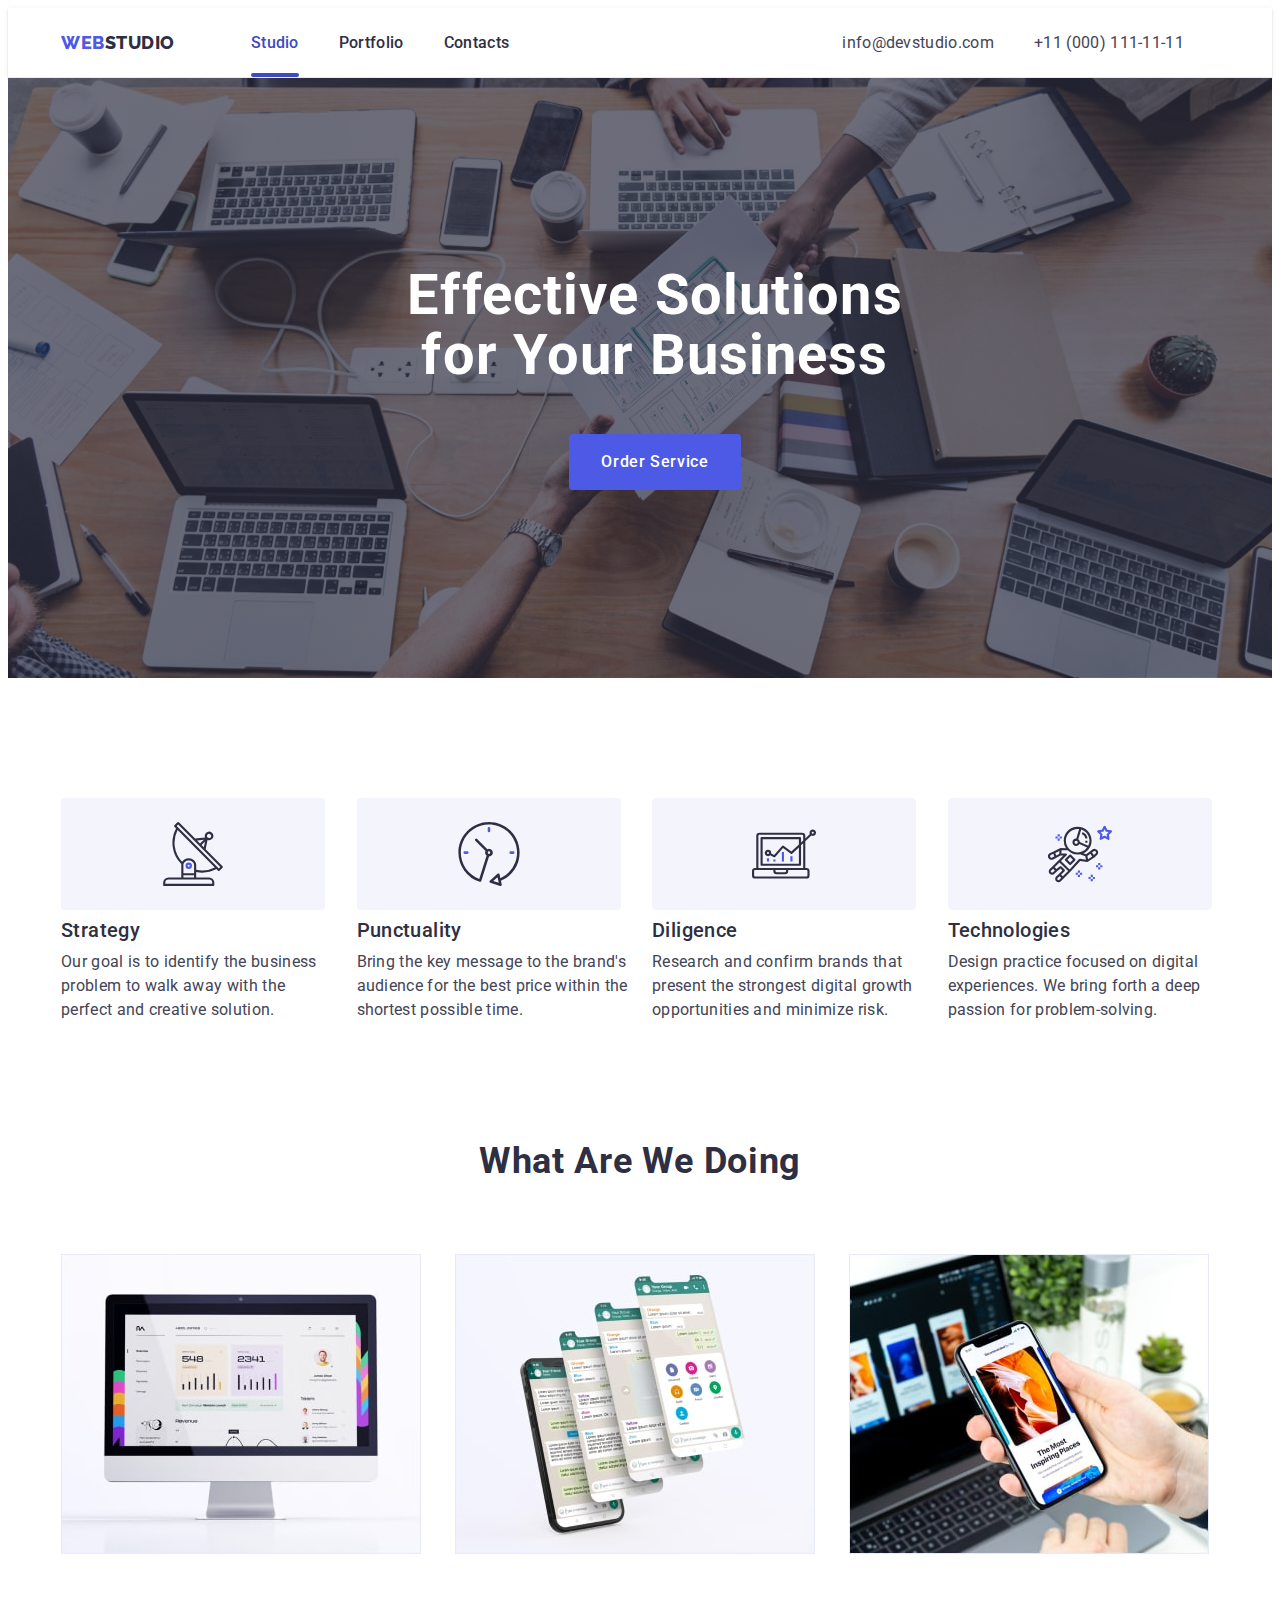
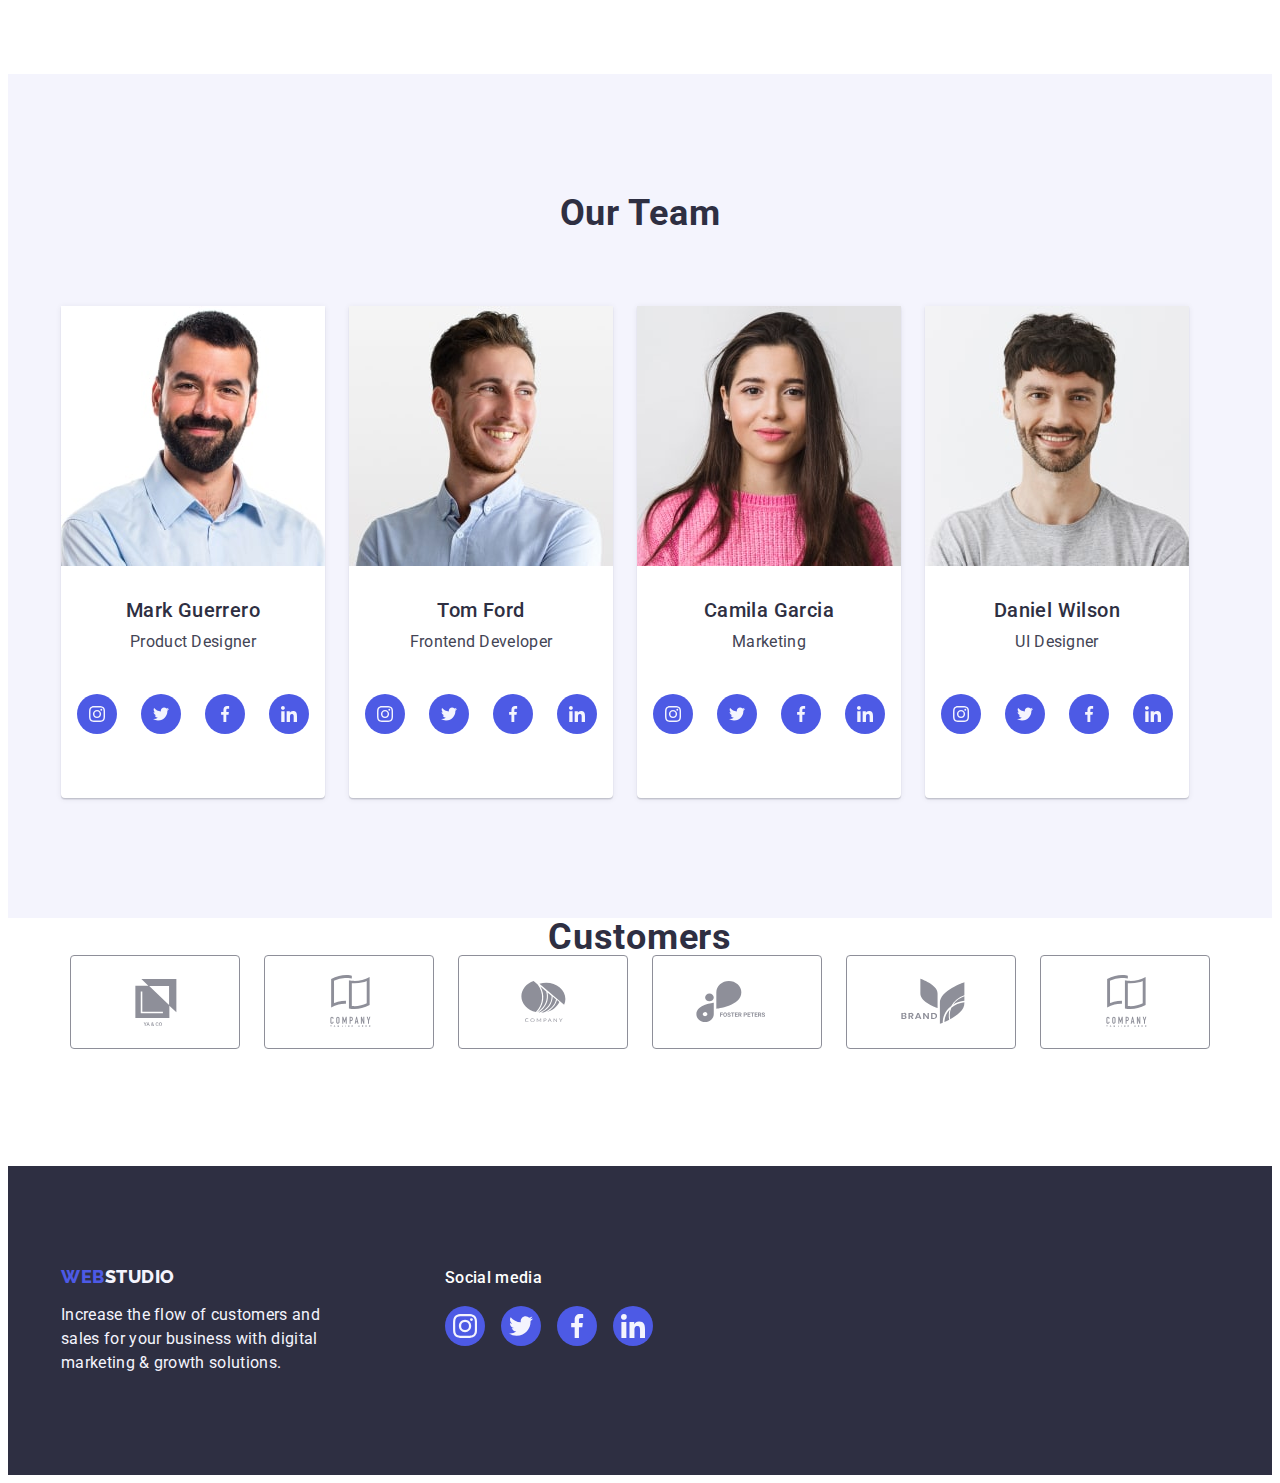
==== index.html @ ead67ea9 "correct s1/p1" ====
<!DOCTYPE html>
<html lang="en">
  <head>
    <meta charset="UTF-8" />
    <meta name="viewport" content="width=device-width, initial-scale=1.0" />
    <title>Web Studio</title>
    <link rel="preconnect" href="https://fonts.googleapis.com" />
    <link rel="preconnect" href="https://fonts.gstatic.com" crossorigin />
    <link
      href="https://fonts.googleapis.com/css2?family=Raleway:wght@800&family=Roboto:wght@400;500;700;900&display=swap"
      rel="stylesheet"
    />
    <link
      rel="stylesheet"
      href="https://cdnjs.cloudflare.com/ajax/libs/modern-normalize/2.0.0/modern-normalize.min.css"
      integrity="sha512-4xo8blKMVCiXpTaLzQSLSw3KFOVPWhm/TRtuPVc4WG6kUgjH6J03IBuG7JZPkcWMxJ5huwaBpOpnwYElP/m6wg=="
      crossorigin="anonymous"
      referrerpolicy="no-referrer"
    />
    <link rel="stylesheet" href="./css/styles.css" />
  </head>
  <body>
    <header class="header">
      <div class="container container-header">
        <nav class="header-navigation">
          <a href="./index.html" class="header-logo link"
            >Web<span class="header-logo-accent link">Studio</span>
          </a>
          <ul class="header-menu list">
            <li class="header-list-item">
              <a class="header-list-link link current" href="./index.html">
                Studio</a
              >
            </li>
            <li class="header-list-item">
              <a class="header-list-link link" href="./portfolio.html">
                Portfolio</a
              >
            </li>
            <li class="header-list-item">
              <a class="header-list-link link" href=""> Contacts</a>
            </li>
          </ul>
        </nav>
        <address class="header-address">
          <ul class="header-address-list list">
            <li>
              <a
                class="heade-address-item link"
                href="mailto:info@devstudio.com"
              >
                info@devstudio.com</a
              >
            </li>
            <li>
              <a class="heade-address-item link" href="tel:+110001111111">
                +11 (000) 111-11-11</a
              >
            </li>
          </ul>
        </address>
      </div>
    </header>
    <main>
      <section class="effect-back">
        <div class="effect-container">
          <h1 class="effect-headline">Effective Solutions for Your Business</h1>
          <button class="effect-btn" type="button" data-modal-open>
            Order Service
          </button>
        </div>
      </section>
      <section class="main-head">
        <div class="container main-container">
          <h2 class="main-headline visually-hidden">Main principles</h2>
          <ul class="main-list list">
            <li class="main-list-li">
              <div class="main-block">
                <svg class="main-icon" width="64" height="64">
                  <use href="./images/icons.svg#icon-antenna-1"></use>
                </svg>
              </div>
              <h3 class="main-list-item">Strategy</h3>
              <p class="main-list-dscr">
                Our goal is to identify the business problem to walk away with
                the perfect and creative solution.
              </p>
            </li>
            <li class="main-list-li">
              <div class="main-block">
                <svg class="main-icon" width="64" height="64">
                  <use href="./images/icons.svg#icon-clock-1"></use>
                </svg>
              </div>
              <h3 class="main-list-item">Punctuality</h3>
              <p class="main-list-dscr">
                Bring the key message to the brand's audience for the best price
                within the shortest possible time.
              </p>
            </li>
            <li class="main-list-li">
              <div class="main-block">
                <svg class="main-icon" width="64" height="64">
                  <use href="./images/icons.svg#icon-diagram-1"></use>
                </svg>
              </div>
              <h3 class="main-list-item">Diligence</h3>
              <p class="main-list-dscr">
                Research and confirm brands that present the strongest digital
                growth opportunities and minimize risk.
              </p>
            </li>
            <li class="main-list-li">
              <div class="main-block">
                <svg class="main-icon" width="64" height="64">
                  <use href="./images/icons.svg#icon-astronaut-1"></use>
                </svg>
              </div>
              <h3 class="main-list-item">Technologies</h3>
              <p class="main-list-dscr">
                Design practice focused on digital experiences. We bring forth a
                deep passion for problem-solving.
              </p>
            </li>
          </ul>
        </div>
      </section>
      <section class="what-main">
        <div class="container">
          <h2 class="what-headline">What are we doing</h2>
          <ul class="what-list list">
            <li class="what-list-item">
              <img
                src="./images/computer.jpg"
                alt="computer"
                width="360"
                height="300"
              />
            </li>
            <li class="what-list-item">
              <img
                src="./images/telephones.jpg"
                alt="telephones"
                width="360"
                height="300"
              />
            </li>
            <li class="what-list-item">
              <img
                src="./images/comp-tel.jpg"
                alt="computer and telephone"
                width="360"
                height="300"
              />
            </li>
          </ul>
        </div>
      </section>
      <section class="team">
        <div class="container">
          <h2 class="team-headline">Our Team</h2>
          <ul class="team-list list">
            <li class="team-list-color">
              <img
                src="./images/Mark.jpg"
                alt="Mark Guerrero"
                width="264"
                height="260"
              />
              <div class="team-dscr">
                <h3 class="team-names">Mark Guerrero</h3>
                <p class="team-item">Product Designer</p>
                <div class="team-block">
                  <ul class="team-block-list list">
                    <li class="team-block-li">
                      <svg class="team-block-svg" width="16px" height="16px">
                        <use href="./images/icons.svg#icon-instagram-2"></use>
                      </svg>
                    </li>
                    <li class="team-block-li">
                      <svg class="team-block-svg" width="16px" height="16px">
                        <use href="./images/icons.svg#icon-twitter-1"></use>
                      </svg>
                    </li>
                    <li class="team-block-li">
                      <svg class="team-block-svg" width="16px" height="16px">
                        <use href="./images/icons.svg#icon-facebook-1"></use>
                      </svg>
                    </li>
                    <li class="team-block-li">
                      <svg class="team-block-svg" width="16px" height="16px">
                        <use href="./images/icons.svg#icon-linkedin-1"></use>
                      </svg>
                    </li>
                  </ul>
                </div>
              </div>
            </li>
            <li class="team-list-color">
              <img
                src="./images/Tom.jpg"
                alt="Tom Ford"
                width="264"
                height="260"
              />
              <div class="team-dscr">
                <h3 class="team-names">Tom Ford</h3>
                <p class="team-item">Frontend Developer</p>
                <div class="team-block">
                  <ul class="team-block-list list">
                    <li class="team-block-li">
                      <svg class="team-block-svg" width="16px" height="16px">
                        <use href="./images/icons.svg#icon-instagram-2"></use>
                      </svg>
                    </li>
                    <li class="team-block-li">
                      <svg class="team-block-svg" width="16px" height="16px">
                        <use href="./images/icons.svg#icon-twitter-1"></use>
                      </svg>
                    </li>
                    <li class="team-block-li">
                      <svg class="team-block-svg" width="16px" height="16px">
                        <use href="./images/icons.svg#icon-facebook-1"></use>
                      </svg>
                    </li>
                    <li class="team-block-li">
                      <svg class="team-block-svg" width="16px" height="16px">
                        <use href="./images/icons.svg#icon-linkedin-1"></use>
                      </svg>
                    </li>
                  </ul>
                </div>
              </div>
            </li>
            <li class="team-list-color">
              <img
                src="./images/Camila.jpg"
                alt="Camila Garcia"
                width="264"
                height="260"
              />
              <div class="team-dscr">
                <h3 class="team-names">Camila Garcia</h3>
                <p class="team-item">Marketing</p>
                <div class="team-block">
                  <ul class="team-block-list list">
                    <li class="team-block-li">
                      <svg class="team-block-svg" width="16px" height="16px">
                        <use href="./images/icons.svg#icon-instagram-2"></use>
                      </svg>
                    </li>
                    <li class="team-block-li">
                      <svg class="team-block-svg" width="16px" height="16px">
                        <use href="./images/icons.svg#icon-twitter-1"></use>
                      </svg>
                    </li>
                    <li class="team-block-li">
                      <svg class="team-block-svg" width="16px" height="16px">
                        <use href="./images/icons.svg#icon-facebook-1"></use>
                      </svg>
                    </li>
                    <li class="team-block-li">
                      <svg class="team-block-svg" width="16px" height="16px">
                        <use href="./images/icons.svg#icon-linkedin-1"></use>
                      </svg>
                    </li>
                  </ul>
                </div>
              </div>
            </li>
            <li class="team-list-color">
              <img
                src="./images/Daniel.jpg"
                alt="Daniel Wilson"
                width="264"
                height="260"
              />
              <div class="team-dscr">
                <h3 class="team-names">Daniel Wilson</h3>
                <p class="team-item">UI Designer</p>
                <div class="team-block">
                  <ul class="team-block-list list">
                    <li class="team-block-li">
                      <svg class="team-block-svg" width="16px" height="16px">
                        <use href="./images/icons.svg#icon-instagram-2"></use>
                      </svg>
                    </li>
                    <li class="team-block-li">
                      <svg class="team-block-svg" width="16px" height="16px">
                        <use href="./images/icons.svg#icon-twitter-1"></use>
                      </svg>
                    </li>
                    <li class="team-block-li">
                      <svg class="team-block-svg" width="16px" height="16px">
                        <use href="./images/icons.svg#icon-facebook-1"></use>
                      </svg>
                    </li>
                    <li class="team-block-li">
                      <svg class="team-block-svg" width="16px" height="16px">
                        <use href="./images/icons.svg#icon-linkedin-1"></use>
                      </svg>
                    </li>
                  </ul>
                </div>
              </div>
            </li>
          </ul>
        </div>
      </section>
      <section>
        <div class="container">
          <h2 class="cust-headline">Customers</h2>
          <ul class="cust-list">
            <li class="cust-list-item list">
              <a href="./index.html" class="cust-list-item-accent">
                <svg class="cust-list-svg" width="104" height="56">
                  <use href="./images/icons.svg#icon-logo-yaco"></use>
                </svg>
              </a>
            </li>
            <li class="cust-list-item list">
              <a href="./index.html" class="cust-list-item-accent">
                <svg class="cust-list-svg" width="104" height="56">
                  <use href="./images/icons.svg#icon-logo-tagline"></use>
                </svg>
              </a>
            </li>
            <li class="cust-list-item list">
              <a href="./index.html" class="cust-list-item-accent">
                <svg class="cust-list-svg" width="104" height="56">
                  <use href="./images/icons.svg#icon-logo-company"></use>
                </svg>
              </a>
            </li>
            <li class="cust-list-item list">
              <a href="./index.html" class="cust-list-item-accent">
                <svg class="cust-list-svg" width="104" height="56">
                  <use href="./images/icons.svg#icon-logo-foster"></use>
                </svg>
              </a>
            </li>
            <li class="cust-list-item list">
              <a href="./index.html" class="cust-list-item-accent">
                <svg class="cust-list-svg" width="104" height="56">
                  <use href="./images/icons.svg#icon-logo-brand"></use>
                </svg>
              </a>
            </li>
            <li class="cust-list-item list">
              <a href="./index.html" class="cust-list-item-accent">
                <svg class="cust-list-svg" width="104" height="56">
                  <use href="./images/icons.svg#icon-logo-tagline"></use>
                </svg>
              </a>
            </li>
          </ul>
        </div>
      </section>
    </main>
    <footer class="footer-back">
      <div class="container footer-flex">
        <div>
          <a class="footer link" href="./index.html"
            >WEB<span class="footer-logo-studio">Studio</span>
          </a>
          <p class="footer-text">
            Increase the flow of customers and sales for your business with
            digital marketing & growth solutions.
          </p>
        </div>
        <div class="footer-container">
          <p class="footer-social">Social media</p>
          <ul class="footer-list">
            <li class="footer-item list">
              <svg class="footer-item-svg" width="24" height="24">
                <use href="./images/icons.svg#icon-instagram-2"></use>
              </svg>
            </li>
            <li class="footer-item list">
              <svg class="footer-item-svg" width="24" height="24">
                <use href="./images/icons.svg#icon-twitter-1"></use>
              </svg>
            </li>
            <li class="footer-item list">
              <svg class="footer-item-svg" width="24" height="24">
                <use href="./images/icons.svg#icon-facebook-1"></use>
              </svg>
            </li>
            <li class="footer-item list">
              <svg class="footer-item-svg" width="24" height="24">
                <use href="./images/icons.svg#icon-linkedin-1"></use>
              </svg>
            </li>
          </ul>
        </div>
      </div>
    </footer>
    <div class="backdrop is-hidden" data-modal>
      <div class="modal">
        <button type="button" class="modal-button" data-modal-close>
          <svg class="modal-svg" width="8px" height="8px">
            <use href="./images/icons.svg#icon-close-black"></use>
          </svg>
        </button>
      </div>
    </div>
    <script src="./js/modal.js"></script>
  </body>
</html>
---- css/styles.css ----
body{
    font-family: "Roboto", sans-serif;
    color: #434455;
    background-color: #FFFFFF;
}

.container{
    width: 100%;
    max-width: 1158px;
    padding: 0 15px;
    margin: 0 auto;
}

:root {
    --main-color: #434455;
    --main-background-color: #FFFFFF;
}
p, h1, h2, h3, h4, h5, h6 {
    margin-top: 0;
    margin-bottom: 0;
}

ul {
    margin-top: 0;
        margin-bottom: 0;
        padding-left: 0;
}

img {
    display: block;
}

.link {
    text-decoration: none;
}

.list {
    list-style: none;
}

.visually-hidden {
    position: absolute;
    width: 1px;
    height: 1px;
    margin: -1px;
    border: 0;
    padding: 0;

    white-space: nowrap;
    clip-path: inset(100%);
    clip: rect(0 0 0 0);
    overflow: hidden;
}

/**----HEADER----**/

.header {
    border-bottom: 1px solid #e7e9fc;
box-shadow: 0px 2px 1px rgba(46, 47, 66, 0.08), 
0px 1px 1px rgba(46, 47, 66, 0.16), 0px 1px 6px rgba(46, 47, 66, 0.08);
}

.container-header {
 display: flex;
 align-items: center;
}

.header-navigation{
display: flex;
align-items: center;
}

.header-menu {
    display: flex;
    align-items: center;
    gap: 40px;
}

.header-list-link {
    color: #2E2F42;
        font-size: 16px;
        font-family: Roboto;
        font-weight: 500;
        line-height: 1.5;
        letter-spacing: 0.02em;
        padding: 24px 0 24px;
            transition: color 250ms cubic-bezier(0.4, 0, 0.2, 1);
}

.header-list-item{
    color: #404bbf;
}

.current {
    position: relative;
    color: #404bbf;
}

.current::after {
content: '';
position: absolute;
bottom: -1px;
left: 0;
width: 100%;
height: 4px;
border-radius: 2px;
background-color: #404BBF;
}

.header-list-link:hover,
.header-list-link:focus {
color: #404bbf;
}

.header-address {
    font-style: normal;
    display: flex;
    align-items: center;
    margin-left: 333px;
}

.header-address-list {
    display: flex;
    gap: 40px;
}

.heade-address-item:hover,
.heade-address-item:focus {
    color: #404bbf;
    color: #404bbf;
}

.heade-address-item {
    color: #434455;
        font-size: 16px;
        font-family: Roboto;
        line-height: 1.5;
        letter-spacing: 0.02em;
        padding: 24px 0;
        transition: color 250ms cubic-bezier(0.4, 0, 0.2, 1);
}

.heade-address-item:hover,
.heade-address-item:focus {
    color: #404bbf;
}

.header-logo {
color: #4D5AE5;
    font-size: 18px;
    font-family: "Raleway", sans-serif;
    font-weight: 800;
    line-height: 1.17;
    letter-spacing: 0.03em;
    text-transform: uppercase;
        padding: 24px 0 24px;
        margin-right: 76px;
}

.header-logo-accent {
color: var(--navyblue, #2E2F42);
    font-size: 18px;
    font-family: Raleway;
    font-weight: 800;
    line-height: 1.17;
    letter-spacing: 0.03em;
    text-transform: uppercase;
}
/**----EFFECTIVE----**/

.effect-container {
    width: 100%;
        max-width: 1158px;
        padding: 0 15px;
        margin: 0 auto;
        max-width: 1440px;
}

.effect-back {
    background: #2E2F42;
    background-image: linear-gradient(rgba(46, 47, 66, 0.70),rgba(46, 47, 66, 0.70)), url(../images/people-office.jpg);
        background-size: cover;
        background-repeat: no-repeat;
        background-position: center;
    padding: 188px 0 188px;  
}

.effect-headline {
    color: var(--white, #FFF);
        text-align: center;
        font-size: 56px;
        font-weight: 700;
        line-height: 1.07;
        letter-spacing: 0.02em;
        max-width: 496px;
        display: block;
        margin: 0 auto;
        padding-bottom: 48px;
}


.effect-btn {
    color: var(--white, #FFF);
        font-size: 16px;
        font-family: "Roboto",sans-serif;
        font-weight: 500;
        line-height: 1.50;
        letter-spacing: 0.04em;
        background: var(--iris, #4D5AE5);
        cursor: pointer;
        border-radius: 4px;
    padding: 16px 32px 16px 32px;
    align-items: center;
    min-width: 169px;
    height: 56px;
    border: none; 
    display: block;
    margin: 0 auto;
    transition: background-color 250ms cubic-bezier(0.4, 0, 0.2, 1);
        }

.effect-btn:hover,
.effect-btn:focus {
    background-color: #404BBF;
}

/**---MAIN---**/

.main-headline {
}

.main-head {
padding: 120px 0;
}

.main-container {
}

.main-list {
    display: flex;
    gap: 24px;
}

.main-list-li {
    width: calc((100% - 72px) / 4);
}

.main-block {
    width: 264px;
height: 112px;
border-radius: 4px;
    background:#F4F4FD;
    margin-bottom: 8px;
    display: flex;
    align-items: center;
    justify-content: center;
}

.main-icon {
}

.main-list-item {
    color: var(--navyblue, #2E2F42);
        font-size: 20px;
        font-weight: 500;
        line-height: 1.2;
        letter-spacing: 0.02em;
        margin-bottom: 8px;
}

.main-list-dscr {
    color: var(--slate, #434455);
        font-size: 16px;
        font-family: Roboto;
        line-height: 1.5;
        letter-spacing: 0.02em;
}

/**---WHAT---**/

.what-main {
    padding-bottom: 120px;
}

.what-list-item {
    width: calc((100% - 48px) / 3);
}


.what-headline {
    color: var(--navyblue, #2E2F42);
        text-align: center;
        font-size: 36px;
        font-family: Roboto;
        font-weight: 700;
        line-height: 1.11;
        letter-spacing: 0.02em;
        text-transform: capitalize;
        margin-bottom: 72px;
}

.what-list{
    display: flex;
    gap: 24px;
}

/**---Team---**/

.team {
    background-color: #F4F4FD;
    padding: 120px 0;
}

.team-headline {
    color: var(--navyblue, #2E2F42);
        text-align: center;
        font-size: 36px;
        font-family: Roboto;
        font-weight: 700;
        line-height: 1.11;
        letter-spacing: 0.02em;
        text-transform: capitalize;
        margin-bottom: 72px;
}

.team-list {
    background-color: #FFFFFF;
    display: flex;
    gap: 24px;
    background-color: #F4F4FD;
}

.team-dscr {
    padding: 32px 16px;
}

.team-list-color {
    width: width: calc((100% - 72px) / 4);
    background-color: #FFFFFF;   
            border-radius: 0px 0px 4px 4px;
            background: var(--white, #FFF);
            box-shadow: 0px 2px 1px 0px rgba(46, 47, 66, 0.08), 0px 1px 1px 0px rgba(46, 47, 66, 0.16), 0px 1px 6px 0px rgba(46, 47, 66, 0.08);
}

.team-names {
    color: var(--navyblue, #2E2F42);
        text-align: center;
        font-size: 20px;
        font-family: Roboto;
        font-weight: 500;
        line-height: 1.2;
        letter-spacing: 0.02em;
        margin-bottom: 8px;
}

.team-item {
    color: var(--slate, #434455);
        text-align: center;
        font-size: 16px;
        font-family: Roboto;
        line-height: 1.5;
        letter-spacing: 0.02em;
        text-align: center;
}

/**---Team ICONS---**/

.team-block {
  width: 232px;
  height: 40px;  
  margin-top: 8px;
margin-bottom: 32px
display: flex;
    align-items: center;
    justify-content: center;
    padding: 32px 0;
}

.team-block-list {
display: flex;
    gap: 24px;
}

.team-block-li {
    width: calc((100% - 72px) / 4);
    border-radius: 40px;
    background-color: #4D5AE5;
    padding: 12px;
}

.team-block-svg {
    fill: #F4F4FD;
    display: flex;
    align-items: center;
        justify-content: center;
}

/**----------------Customers-----------**/


.cust-headline {
    color:#2E2F42;
        text-align: center;
        font-family: Roboto;
        font-size: 36px;
        font-style: normal;
        font-weight: 700;
        line-height: 1.11;
        letter-spacing: 0.02em;
        text-transform: capitalize;
        margin-bottom: 72px
        padding-top: 120px;
}

.cust-list {
    display: flex;
    align-items: center;
    justify-content: center;
    gap: 24px;
    height: 88px;
    padding-bottom: 120px;
}

.cust-list-item {
    width: calc((100%-120px) / 6);
    border-radius: 4px;
    border: 1px solid#8E8F99;
    padding: 16px 32px;
    transition: border-color 250ms cubic-bezier(0.4, 0, 0.2, 1),
        color 250ms cubic-bezier(0.4, 0, 0.2, 1);
}

.cust-list-item:hover,
.cust-list-item:focus {
color: #404bbf;
border-color: #404bbf;
}

.cust-list-svg {
    fill: #8E8F99;
}

/**---Footer---**/

.footer-back {
    background: var(--navyblue, #2E2F42);
    padding: 100px 0;
}

.footer {
    font-family: "Raleway", sans-serif;
    color: #4d5ae5;
    font-size: 18px;
        font-weight: 800;
        line-height: 1.17;
        letter-spacing: 0.03em;
        text-transform: uppercase;
    display: inline-block;
    margin-bottom: 16px;
}


.footer-logo-studio {
    color: #f4f4fd;
        font-size: 18px;
        font-family: Raleway;
        font-weight: 800;
        line-height: 1.17;
        letter-spacing: 0.03em;
        text-transform: uppercase;
}

.footer-text{
color:#F4F4FD;
font-size: 16px;
font-family: Roboto;
line-height: 1.5;
letter-spacing: 0.02em;
max-width: 264px;
margin-right: 120px;
}

.footer-flex {
    display: flex;
}

.footer-container {
    align-items: baseline;
    margin-right: 120px
}

.footer-social {
    color: #FFFFFF;
        font-family: Roboto;
        font-size: 16px;
        font-style: normal;
        font-weight: 500;
        line-height: 1.5;
        letter-spacing: 0.02em;
        padding-bottom: 16px;
}

.footer-list {
    display:flex;
    align-items: center;
        justify-content: center;
    gap: 16px;
}

.footer-item {
    width: calc((100%-48) /4);
    border-radius: 50%;
        background-color: #4D5AE5;
        padding: 8px;
            width: 100%;
                height: 100%;
    transition: background-color 250ms cubic-bezier(0.4, 0, 0.2, 1);
}

.footer-item:hover,
.footer-item:focus {
background-color: #31d0aa;
}

.footer-item-svg {
    fill: #F4F4FD;
    display: flex;
        align-items: center;
        justify-content: center;
}

/**---------------PAGE 2------------------**/

/**-----------Section 1-----------**/

.portfolio-section {
    padding-top: 96px;
        padding-bottom: 120px;
}

.portfolio {}

.btn-list:hover,
.btn-list:focus {
    color: #FFFFFF;
    background-color: #404BBF;
    border: 1px solid transparent;
    transition: color 250ms cubic-bezier(0.4, 0, 0.2, 1),
            background-color 250ms cubic-bezier(0.4, 0, 0.2, 1),
            border-color 250ms cubic-bezier(0.4, 0, 0.2, 1),
            box-shadow 250ms cubic-bezier(0.4, 0, 0.2, 1);
}

.btn {
display: flex;
    justify-content: center;
    align-items: center;
    margin-bottom: 72px;
    gap: 24px;
}



.btn-list {
    color: #FFF;
        text-align: center;
        font-size: 16px;
        font-family: "Roboto", sans-serif;
        font-weight: 500;
        line-height: 1.5;
        letter-spacing: 0.04em;
        color: #4d5ae5;
    background-color: #F4F4FD;
    cursor: pointer;
    padding: 12px 24px 12px 24px;
    border-radius: 4px;
        border: 1px solid var(--cornflower, #E7E9FC);
        background: var(--cloud, #F4F4FD);
}

.img-nolink {}

.img-main {
    display: flex;
    flex-wrap: wrap;
    gap: 48px 24px;
}

.img-style {
    width: calc((100%-192px) / 9)
        background: var(--white, #FFF);
    }

.img-list {
    color: #2E2F42;
font-size: 20px;
font-weight: 500;
line-height: 1.2;
letter-spacing: 0.02em;
padding-top: 32px;
margin-bottom: 8px;
}

.img-list-item {
    color: #434455;
font-size: 16px;
line-height: 1.5;
letter-spacing: 0.02em;
}

.img-list-text {
padding: 32px 16px;
border: 1px solid #e7e9fc;
border-top: none;
}

.img-overlay {
            position: relative;
            overflow: hidden;
}

.img-style:hover 
.img-cover-text {
    transform: translateY(0);
}

.img-cover-text {
    position: absolute;
    top: 0;
    left: 0;
    color: #F4F4FD;
        font-size: 16px;
        font-style: normal;
        line-height: 1.5;
        letter-spacing: 0.02em;
        background-color: #4D5AE5;
                    height: 100%;
                        width: 100%;
                        padding: 40px 32px;
transform: translateY(100%);
transition: transform 250ms cubic-bezier(0.4, 0, 0.2, 1);
}
                    

/**---------------PAGE 1/Modal window--------------**/

.backdrop {
    position: fixed;
    width: 100%;
    height: 100%;
    top: 0;
background-color: rgba(46, 47, 66, 0.4);
transition: opacity 250ms cubic-bezier(0.4, 0, 0.2, 1), visibility 250ms cubic-bezier(0.4, 0, 0.2, 1);
}

.modal{
    width: 408px;
    min-height: 584px;
border-radius: 4px;
    background:#FCFCFC;
    position: absolute;
    left: 50%;
    top: 50%;
    transform: translate(-50%, -50%) scale(1);
    transition: transform 250ms cubic-bezier(0.4, 0, 0.2, 1);
    box-shadow: 0px 1px 1px rgba(0, 0, 0, 0.14), 0px 1px 3px rgba(0, 0, 0, 0.12), 0px 2px 1px rgba(0, 0, 0, 0.2);
}

.backdrop.is-hidden .modal {
transform: translate(-50%, -50%) scale(0);
}

.modal-button {
    border-radius: 50%;
    padding: 0px;
    background-color: #E7E9FC;
    stroke-width: 0.5px;
    stroke: rgba(0, 0, 0, 0.10);
    width: 24px;
    height: 24px;
    position: absolute;
    top: 24px;
    right: 24px;
    display: flex;
    align-items: center;
    justify-content: center;
    cursor: pointer;
    border: 1px solid rgba(0, 0, 0, 0.1);
    transition: background-color 250ms cubic-bezier(0.4, 0, 0.2, 1), border 250ms cubic-bezier(0.4, 0, 0.2, 1);
}

.modal-button:focus,
.modal-button:hover {
background-color: #404bbf;
border: none;
}

.is-hidden {
    opacity: 0;
    visibility: hidden;
    pointer-events: none;
}
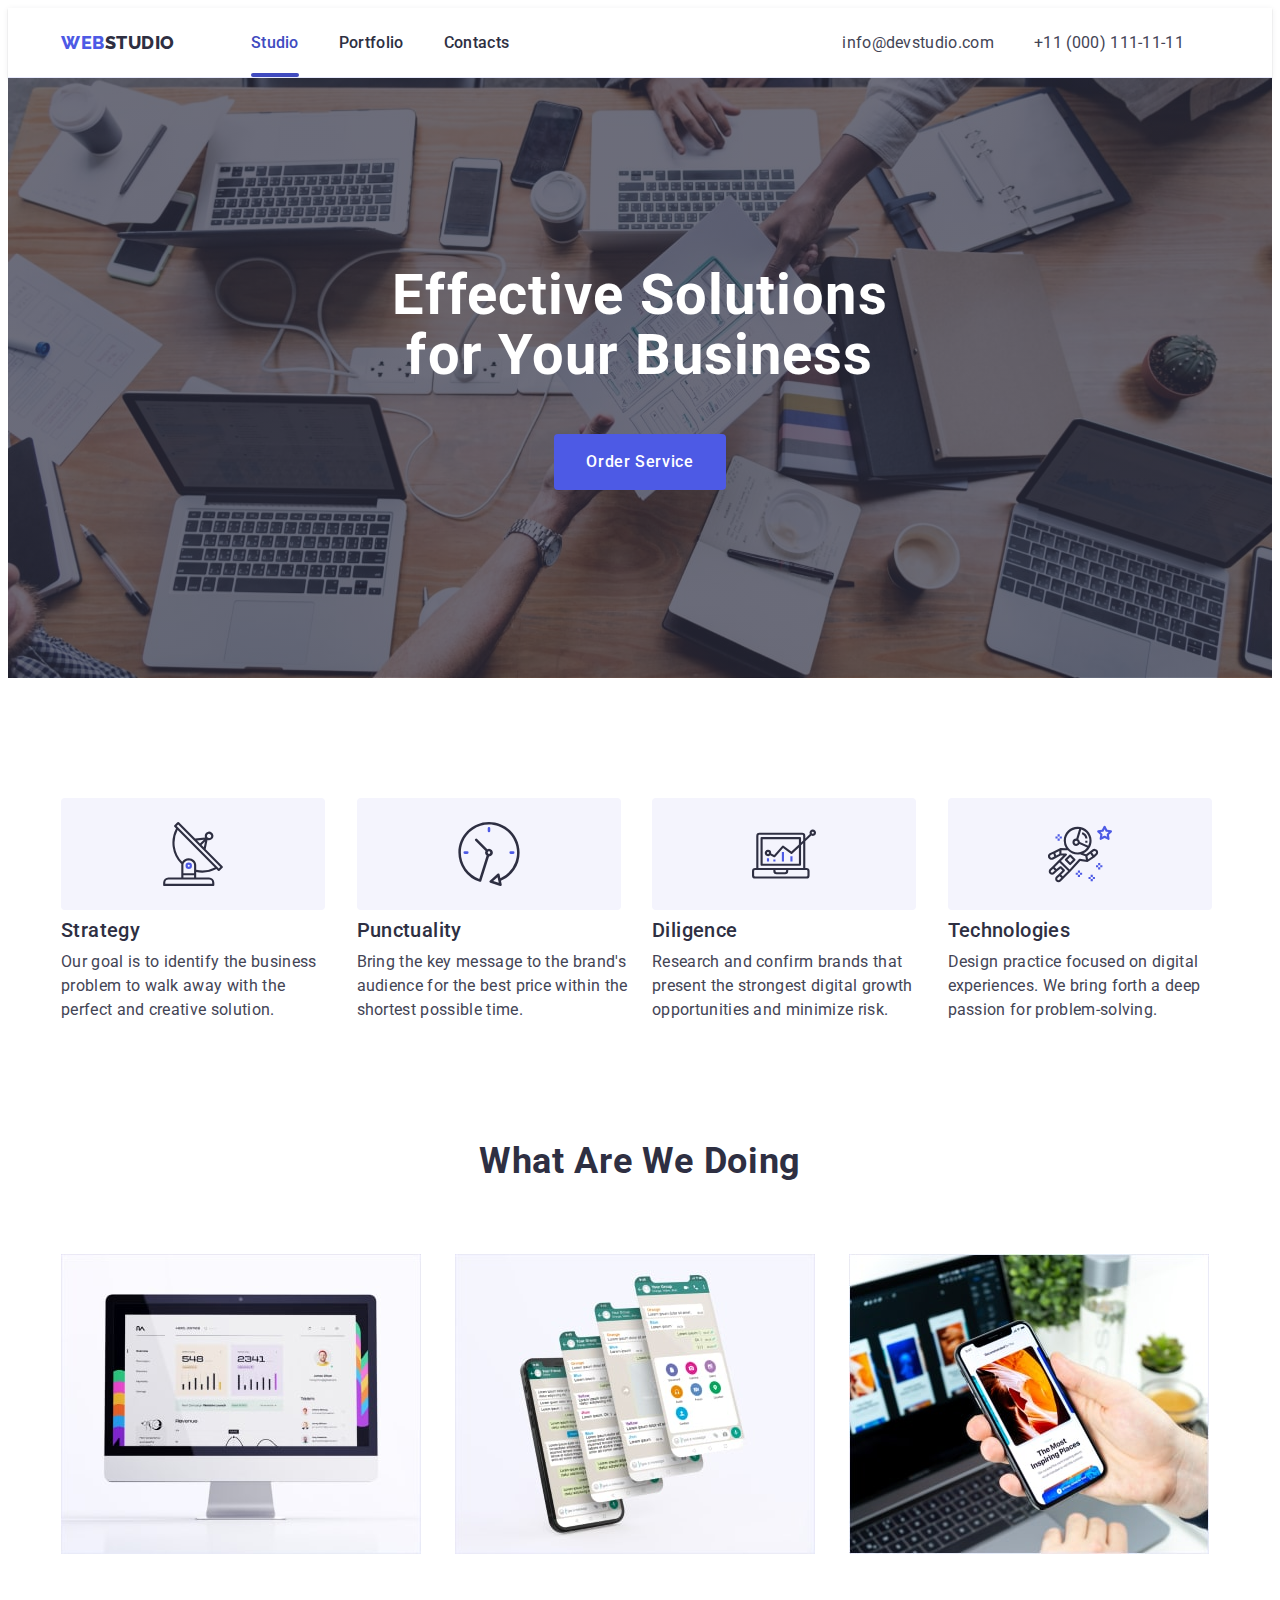
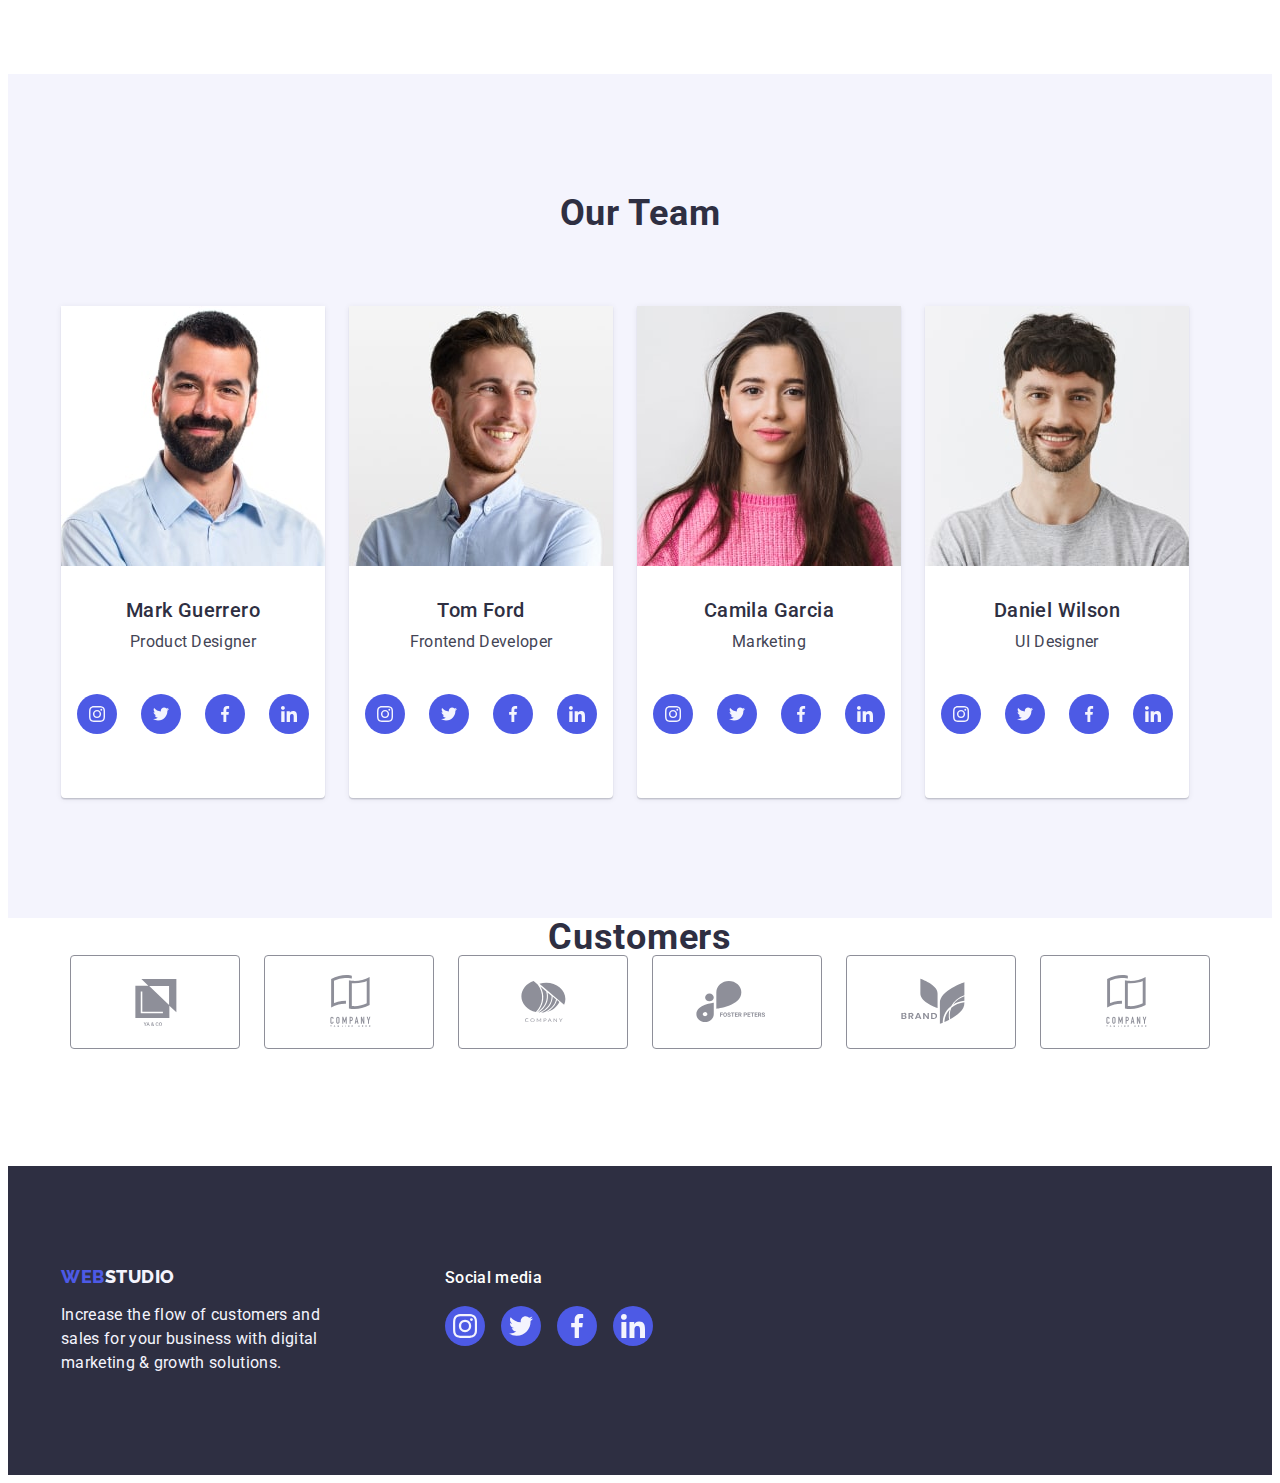
==== commit a8849181: "correct s1/p1" ====
--- a/index.html
+++ b/index.html
@@ -63,7 +63,7 @@
     </header>
     <main>
       <section class="effect-back">
-        <div class="effect-container">
+        <div class="effect-container container">
           <h1 class="effect-headline">Effective Solutions for Your Business</h1>
           <button class="effect-btn" type="button" data-modal-open>
             Order Service
--- a/css/styles.css
+++ b/css/styles.css
@@ -169,11 +169,6 @@
 /**----EFFECTIVE----**/
 
 .effect-container {
-    width: 100%;
-        max-width: 1158px;
-        padding: 0 15px;
-        margin: 0 auto;
-        max-width: 1440px;
 }
 
 .effect-back {
@@ -183,6 +178,7 @@
         background-repeat: no-repeat;
         background-position: center;
     padding: 188px 0 188px;  
+    max-width: 1440px;
 }
 
 .effect-headline {
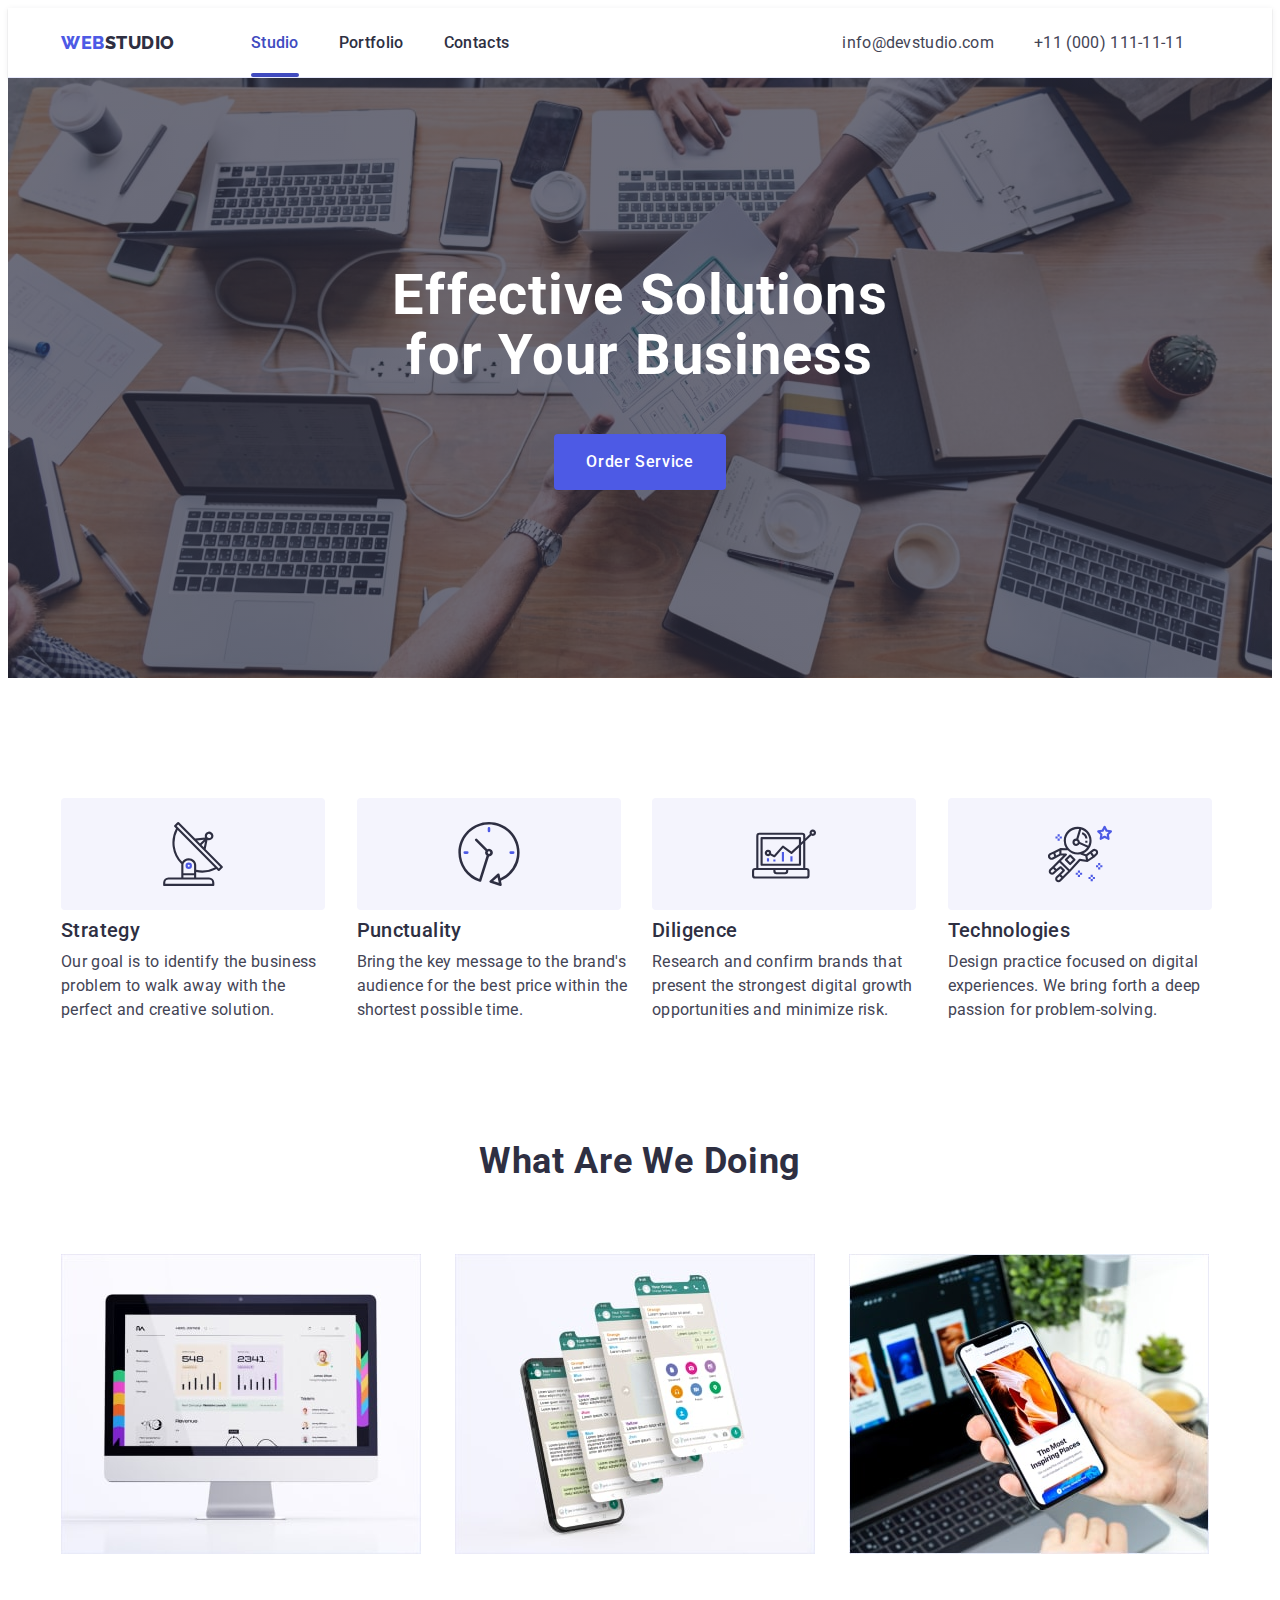
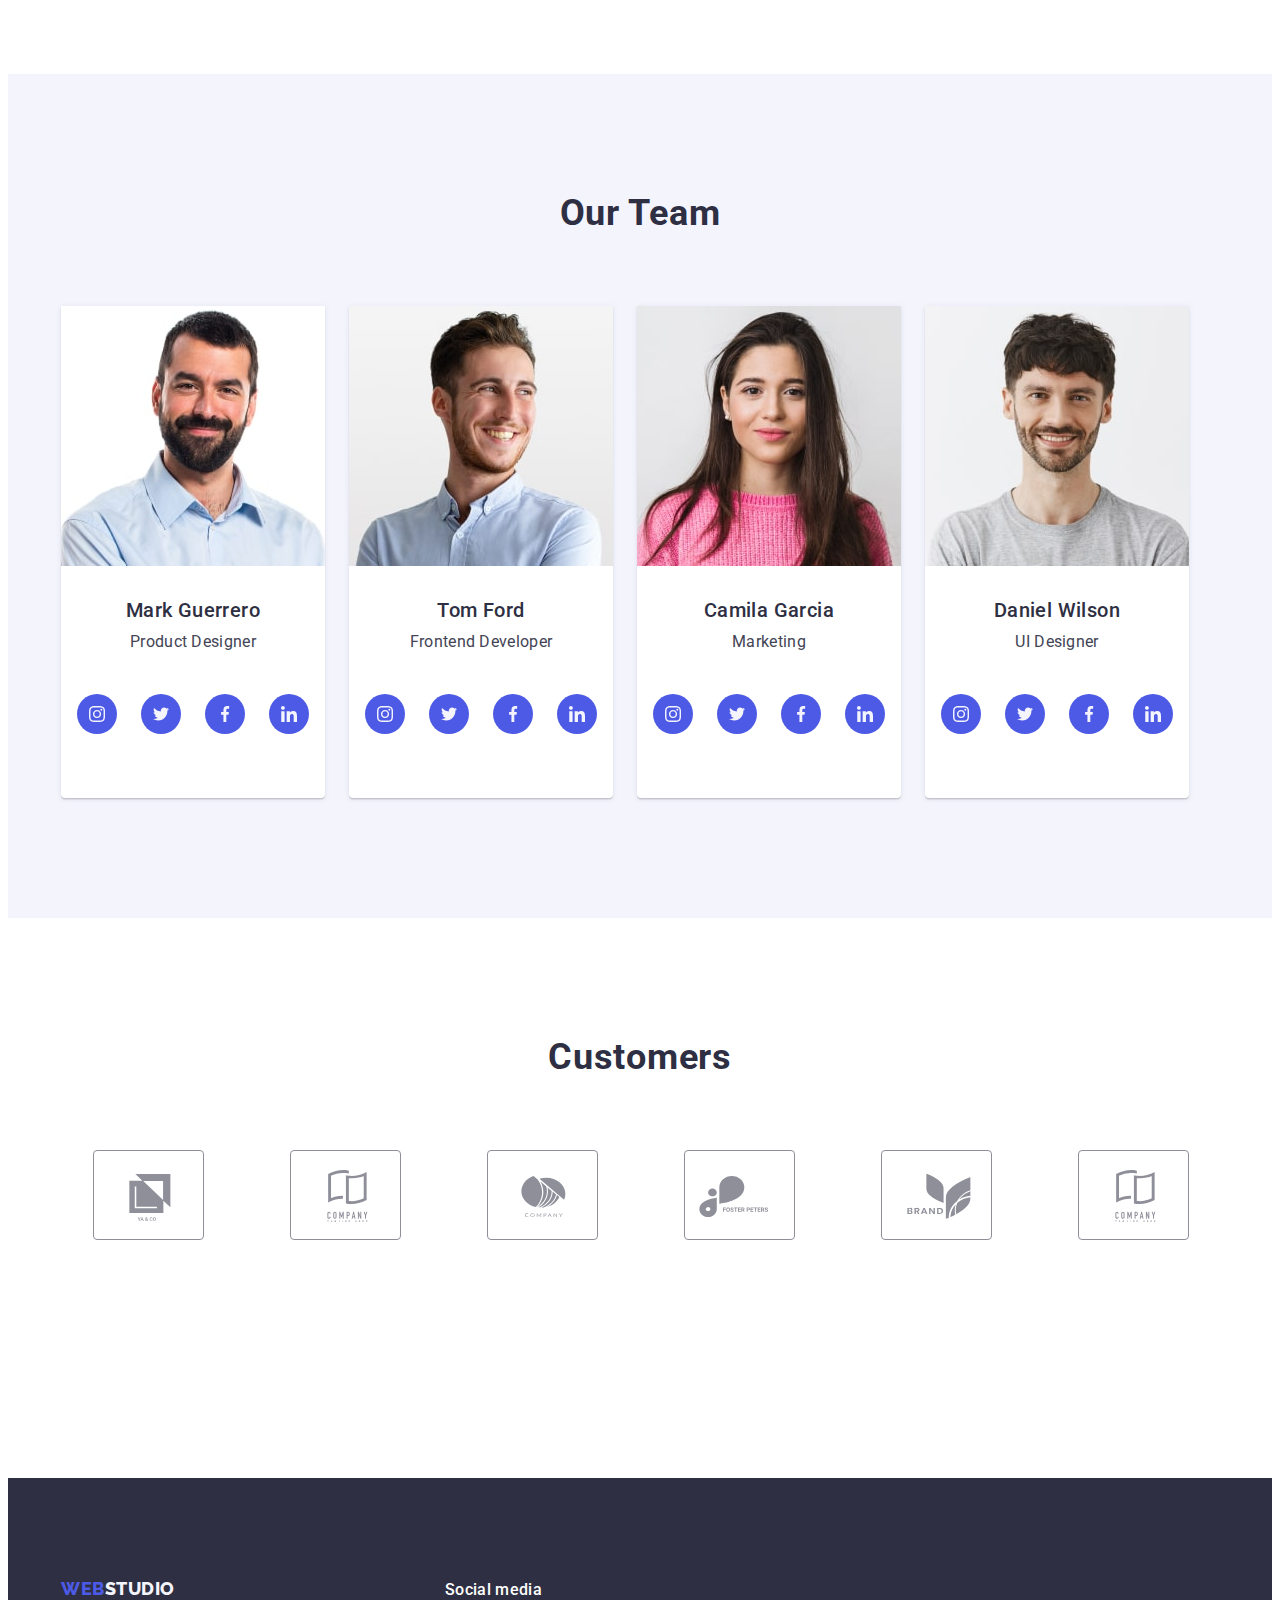
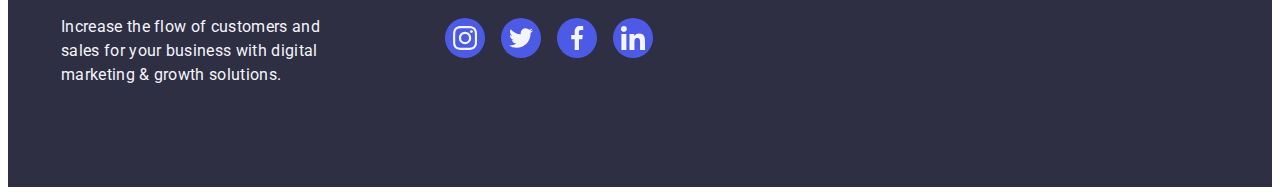
==== commit 745c8546: "add" ====
--- a/index.html
+++ b/index.html
@@ -307,8 +307,8 @@
           </ul>
         </div>
       </section>
-      <section>
-        <div class="container">
+      <section class="container">
+        <div class="cust">
           <h2 class="cust-headline">Customers</h2>
           <ul class="cust-list">
             <li class="cust-list-item list">
--- a/css/styles.css
+++ b/css/styles.css
@@ -365,7 +365,6 @@
   width: 232px;
   height: 40px;  
   margin-top: 8px;
-margin-bottom: 32px
 display: flex;
     align-items: center;
     justify-content: center;
@@ -375,6 +374,7 @@
 .team-block-list {
 display: flex;
     gap: 24px;
+    
 }
 
 .team-block-li {
@@ -393,6 +393,10 @@
 
 /**----------------Customers-----------**/
 
+.cust {
+    padding-top: 120px; 
+    padding-bottom: 120px;
+}
 
 .cust-headline {
     color:#2E2F42;
@@ -404,8 +408,7 @@
         line-height: 1.11;
         letter-spacing: 0.02em;
         text-transform: capitalize;
-        margin-bottom: 72px
-        padding-top: 120px;
+        margin-bottom: 72px;
 }
 
 .cust-list {
@@ -418,18 +421,30 @@
 }
 
 .cust-list-item {
-    width: calc((100%-120px) / 6);
+    width: calc((100% - 120px) / 6);
     border-radius: 4px;
-    border: 1px solid#8E8F99;
     padding: 16px 32px;
+    height: 88px;
     transition: border-color 250ms cubic-bezier(0.4, 0, 0.2, 1),
         color 250ms cubic-bezier(0.4, 0, 0.2, 1);
 }
 
-.cust-list-item:hover,
-.cust-list-item:focus {
+.cust-list-accent:hover,
+.cust-list-accent:focus {
 color: #404bbf;
 border-color: #404bbf;
+}
+
+.cust-list-item-accent {
+    width: 100%;
+    height: 100%;
+    border: 1px solid #8e8f99;
+    border-radius: 4px;
+    display: flex;
+    align-items: center;
+    justify-content: center;
+    color: #8e8f99;
+
 }
 
 .cust-list-svg {
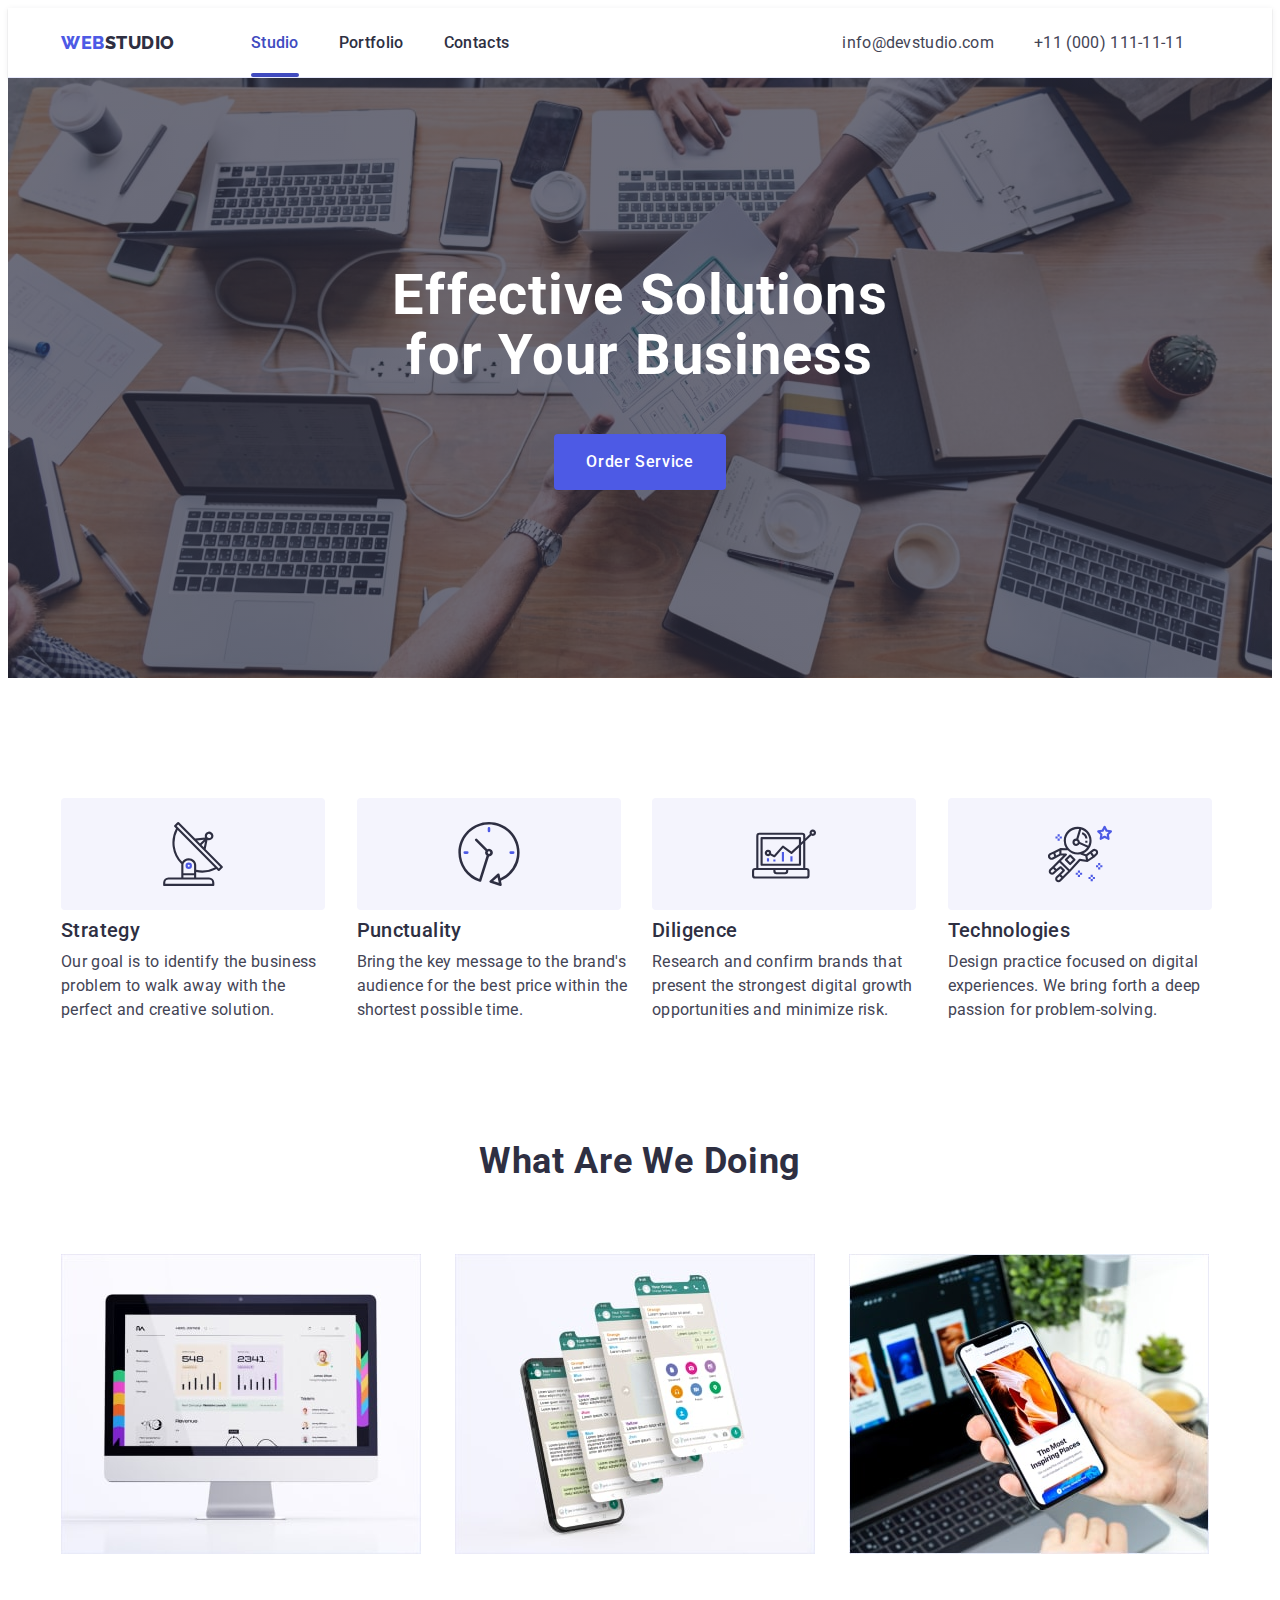
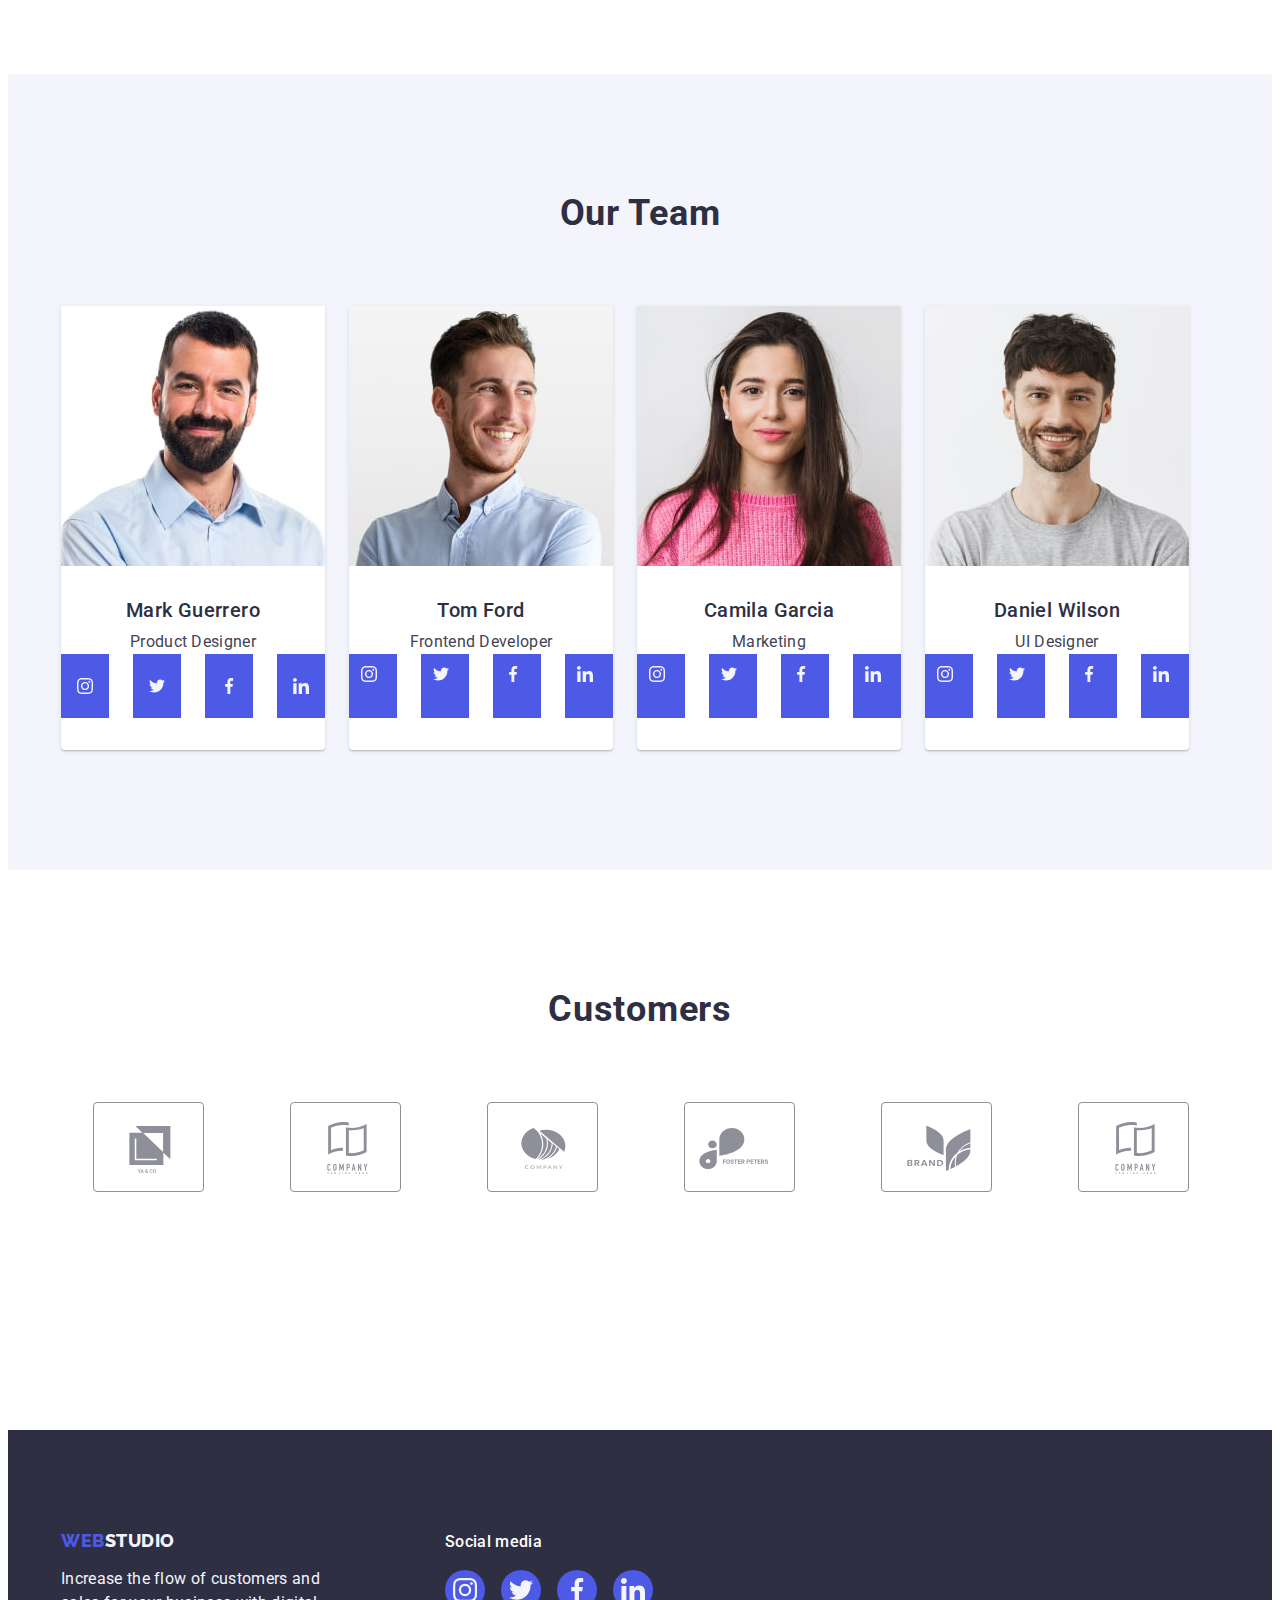
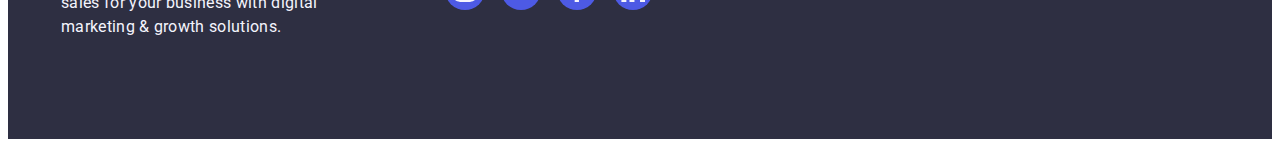
==== commit e2ce8d31: "correction" ====
--- a/index.html
+++ b/index.html
@@ -170,30 +170,36 @@
               <div class="team-dscr">
                 <h3 class="team-names">Mark Guerrero</h3>
                 <p class="team-item">Product Designer</p>
-                <div class="team-block">
-                  <ul class="team-block-list list">
-                    <li class="team-block-li">
-                      <svg class="team-block-svg" width="16px" height="16px">
+                <ul class="team-block-list list">
+                  <li class="team-block-li">
+                    <a href="" class="team-block-link">
+                      <svg class="team-block-svg" width="16" height="16">
                         <use href="./images/icons.svg#icon-instagram-2"></use>
                       </svg>
-                    </li>
-                    <li class="team-block-li">
-                      <svg class="team-block-svg" width="16px" height="16px">
+                    </a>
+                  </li>
+                  <li class="team-block-li">
+                    <a href="" class="team-block-link">
+                      <svg class="team-block-svg" width="16" height="16">
                         <use href="./images/icons.svg#icon-twitter-1"></use>
                       </svg>
-                    </li>
-                    <li class="team-block-li">
-                      <svg class="team-block-svg" width="16px" height="16px">
+                    </a>
+                  </li>
+                  <li class="team-block-li">
+                    <a href="" class="team-block-link">
+                      <svg class="team-block-svg" width="16" height="16">
                         <use href="./images/icons.svg#icon-facebook-1"></use>
                       </svg>
-                    </li>
-                    <li class="team-block-li">
-                      <svg class="team-block-svg" width="16px" height="16px">
+                    </a>
+                  </li>
+                  <li class="team-block-li">
+                    <a href="" class="team-block-link">
+                      <svg class="team-block-svg" width="16" height="16">
                         <use href="./images/icons.svg#icon-linkedin-1"></use>
                       </svg>
-                    </li>
-                  </ul>
-                </div>
+                    </a>
+                  </li>
+                </ul>
               </div>
             </li>
             <li class="team-list-color">
@@ -206,30 +212,29 @@
               <div class="team-dscr">
                 <h3 class="team-names">Tom Ford</h3>
                 <p class="team-item">Frontend Developer</p>
-                <div class="team-block">
-                  <ul class="team-block-list list">
-                    <li class="team-block-li">
-                      <svg class="team-block-svg" width="16px" height="16px">
-                        <use href="./images/icons.svg#icon-instagram-2"></use>
-                      </svg>
-                    </li>
-                    <li class="team-block-li">
-                      <svg class="team-block-svg" width="16px" height="16px">
-                        <use href="./images/icons.svg#icon-twitter-1"></use>
-                      </svg>
-                    </li>
-                    <li class="team-block-li">
-                      <svg class="team-block-svg" width="16px" height="16px">
-                        <use href="./images/icons.svg#icon-facebook-1"></use>
-                      </svg>
-                    </li>
-                    <li class="team-block-li">
-                      <svg class="team-block-svg" width="16px" height="16px">
-                        <use href="./images/icons.svg#icon-linkedin-1"></use>
-                      </svg>
-                    </li>
-                  </ul>
-                </div>
+
+                <ul class="team-block-list list">
+                  <li class="team-block-li">
+                    <svg class="team-block-svg" width="16px" height="16px">
+                      <use href="./images/icons.svg#icon-instagram-2"></use>
+                    </svg>
+                  </li>
+                  <li class="team-block-li">
+                    <svg class="team-block-svg" width="16px" height="16px">
+                      <use href="./images/icons.svg#icon-twitter-1"></use>
+                    </svg>
+                  </li>
+                  <li class="team-block-li">
+                    <svg class="team-block-svg" width="16px" height="16px">
+                      <use href="./images/icons.svg#icon-facebook-1"></use>
+                    </svg>
+                  </li>
+                  <li class="team-block-li">
+                    <svg class="team-block-svg" width="16px" height="16px">
+                      <use href="./images/icons.svg#icon-linkedin-1"></use>
+                    </svg>
+                  </li>
+                </ul>
               </div>
             </li>
             <li class="team-list-color">
--- a/css/styles.css
+++ b/css/styles.css
@@ -328,6 +328,7 @@
 
 .team-dscr {
     padding: 32px 16px;
+    padding: 32px 0;
 }
 
 .team-list-color {
@@ -361,25 +362,33 @@
 
 /**---Team ICONS---**/
 
-.team-block {
-  width: 232px;
-  height: 40px;  
-  margin-top: 8px;
-display: flex;
-    align-items: center;
-    justify-content: center;
-    padding: 32px 0;
-}
-
 .team-block-list {
 display: flex;
     gap: 24px;
-    
+    align-items: center;
+    justify-content: center;
+}
+
+team-block-link:hover,
+team-block-link:focus {
+    background-color: #404bbf;
+    background-color: #404bbf;
+}
+
+.team-block-link {
+width: 100%;
+height: 100%;
+background-color:#4d5ae5;
+border-radius: 50%;
+display: flex;
+align-items: center;
+justify-content: center;
 }
 
 .team-block-li {
+    width: 40px;
+    height: 40px;
     width: calc((100% - 72px) / 4);
-    border-radius: 40px;
     background-color: #4D5AE5;
     padding: 12px;
 }
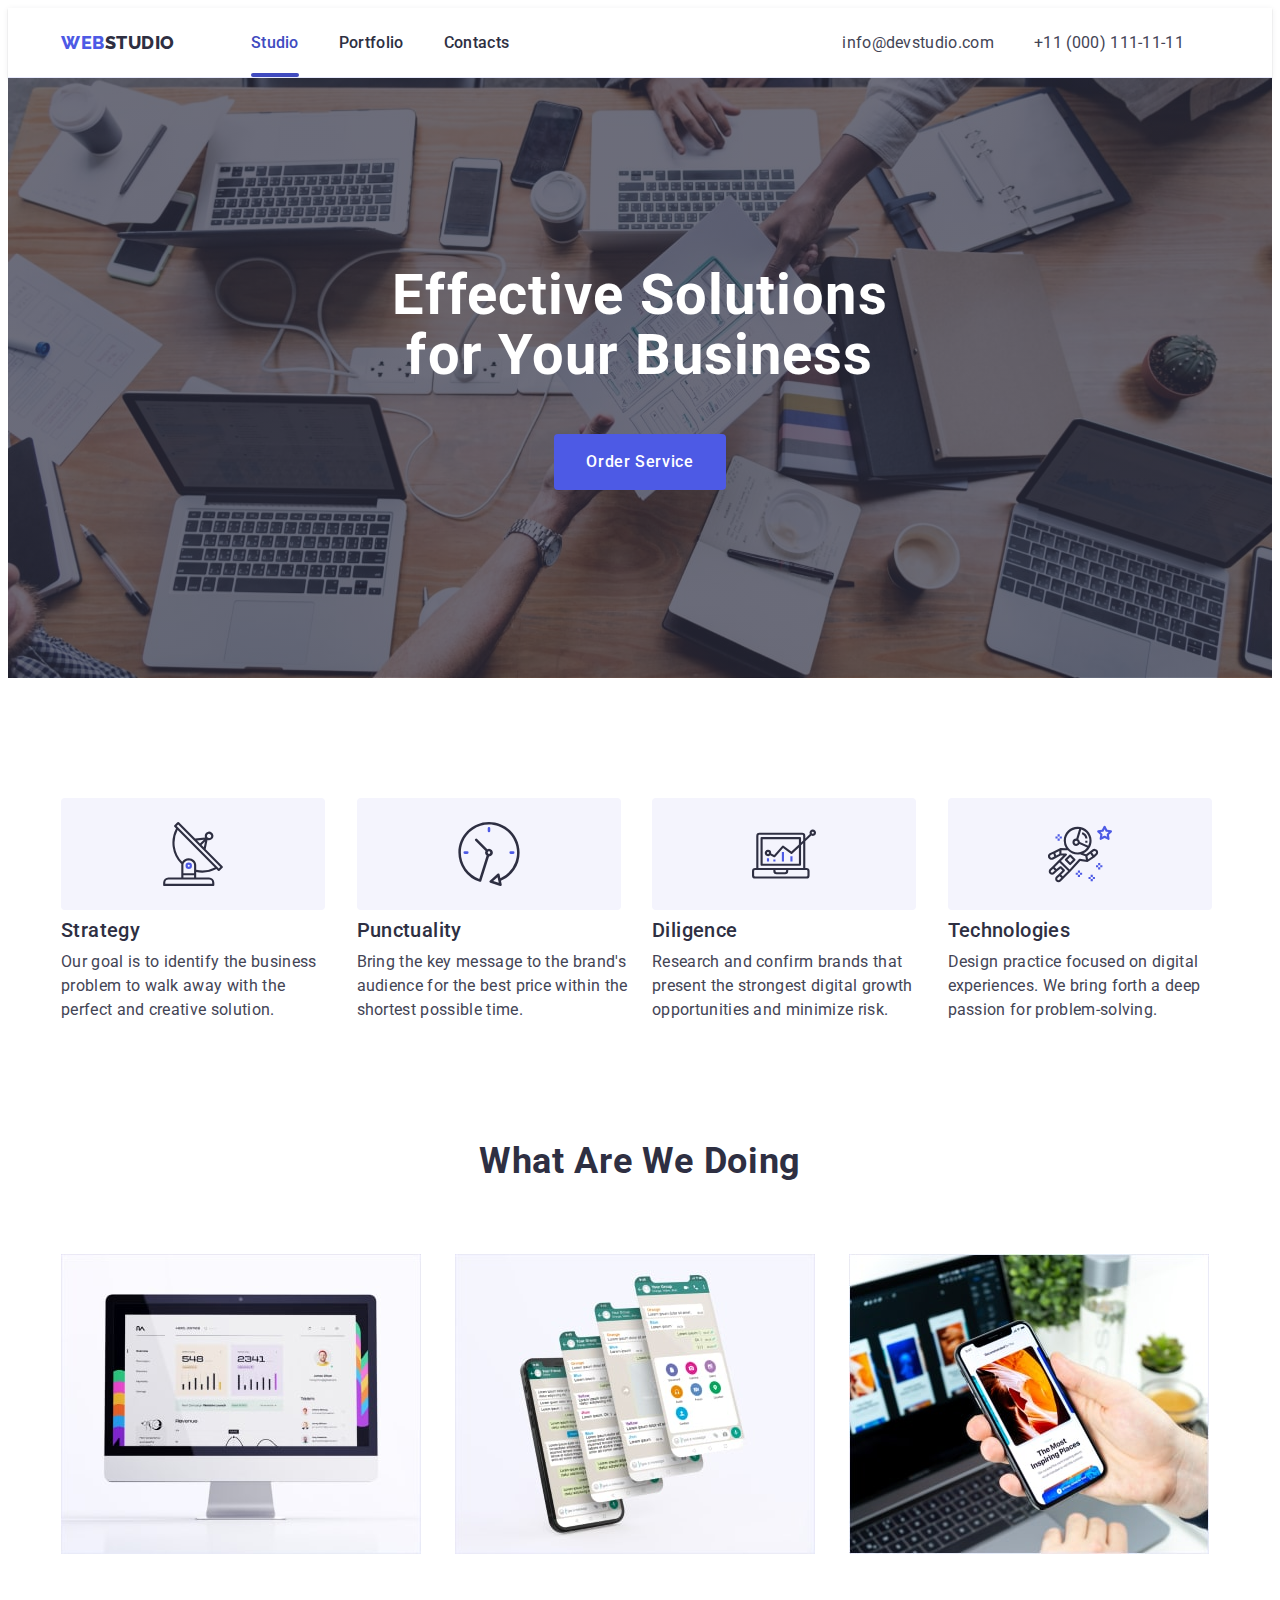
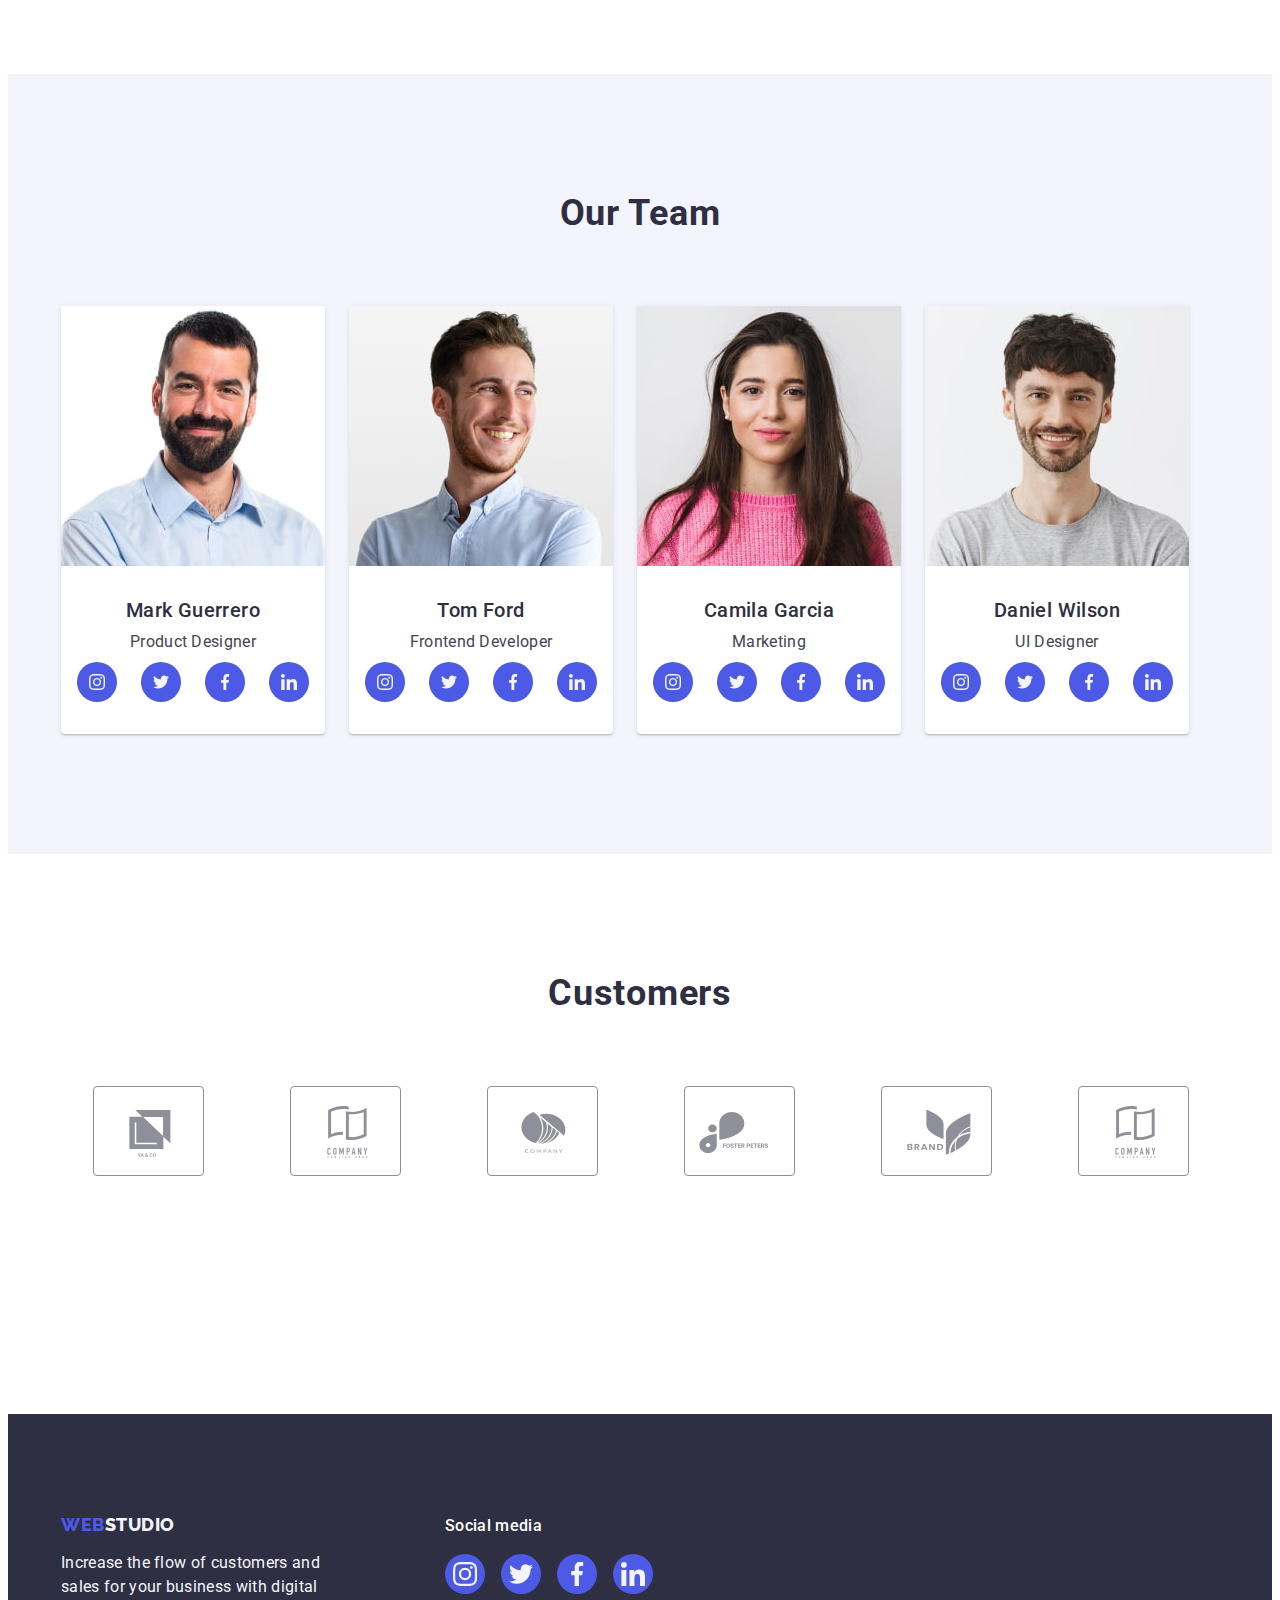
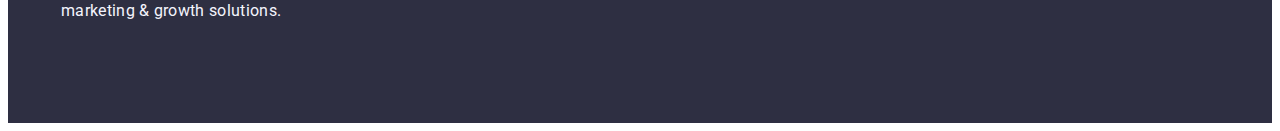
==== commit 799ee019: "correct s4" ====
--- a/index.html
+++ b/index.html
@@ -170,31 +170,31 @@
               <div class="team-dscr">
                 <h3 class="team-names">Mark Guerrero</h3>
                 <p class="team-item">Product Designer</p>
-                <ul class="team-block-list list">
-                  <li class="team-block-li">
-                    <a href="" class="team-block-link">
-                      <svg class="team-block-svg" width="16" height="16">
+                <ul class="icon-block list">
+                  <li class="icon-list">
+                    <a href="" class="icon-link">
+                      <svg class="icon-svg" width="16" height="16">
                         <use href="./images/icons.svg#icon-instagram-2"></use>
                       </svg>
                     </a>
                   </li>
-                  <li class="team-block-li">
-                    <a href="" class="team-block-link">
-                      <svg class="team-block-svg" width="16" height="16">
+                  <li class="icon-list">
+                    <a href="" class="icon-link">
+                      <svg class="icon-svg" width="16" height="16">
                         <use href="./images/icons.svg#icon-twitter-1"></use>
                       </svg>
                     </a>
                   </li>
-                  <li class="team-block-li">
-                    <a href="" class="team-block-link">
-                      <svg class="team-block-svg" width="16" height="16">
+                  <li class="icon-list">
+                    <a href="" class="icon-link">
+                      <svg class="icon-svg" width="16" height="16">
                         <use href="./images/icons.svg#icon-facebook-1"></use>
                       </svg>
                     </a>
                   </li>
-                  <li class="team-block-li">
-                    <a href="" class="team-block-link">
-                      <svg class="team-block-svg" width="16" height="16">
+                  <li class="icon-list">
+                    <a href="" class="icon-link">
+                      <svg class="icon-svg" width="16" height="16">
                         <use href="./images/icons.svg#icon-linkedin-1"></use>
                       </svg>
                     </a>
@@ -212,27 +212,34 @@
               <div class="team-dscr">
                 <h3 class="team-names">Tom Ford</h3>
                 <p class="team-item">Frontend Developer</p>
-
-                <ul class="team-block-list list">
-                  <li class="team-block-li">
-                    <svg class="team-block-svg" width="16px" height="16px">
-                      <use href="./images/icons.svg#icon-instagram-2"></use>
-                    </svg>
-                  </li>
-                  <li class="team-block-li">
-                    <svg class="team-block-svg" width="16px" height="16px">
-                      <use href="./images/icons.svg#icon-twitter-1"></use>
-                    </svg>
-                  </li>
-                  <li class="team-block-li">
-                    <svg class="team-block-svg" width="16px" height="16px">
-                      <use href="./images/icons.svg#icon-facebook-1"></use>
-                    </svg>
-                  </li>
-                  <li class="team-block-li">
-                    <svg class="team-block-svg" width="16px" height="16px">
-                      <use href="./images/icons.svg#icon-linkedin-1"></use>
-                    </svg>
+                <ul class="icon-block list">
+                  <li class="icon-list">
+                    <a href="" class="icon-link">
+                      <svg class="icon-svg" width="16" height="16">
+                        <use href="./images/icons.svg#icon-instagram-2"></use>
+                      </svg>
+                    </a>
+                  </li>
+                  <li class="icon-list">
+                    <a href="" class="icon-link">
+                      <svg class="icon-svg" width="16" height="16">
+                        <use href="./images/icons.svg#icon-twitter-1"></use>
+                      </svg>
+                    </a>
+                  </li>
+                  <li class="icon-list">
+                    <a href="" class="icon-link">
+                      <svg class="icon-svg" width="16" height="16">
+                        <use href="./images/icons.svg#icon-facebook-1"></use>
+                      </svg>
+                    </a>
+                  </li>
+                  <li class="icon-list">
+                    <a href="" class="icon-link">
+                      <svg class="icon-svg" width="16" height="16">
+                        <use href="./images/icons.svg#icon-linkedin-1"></use>
+                      </svg>
+                    </a>
                   </li>
                 </ul>
               </div>
@@ -247,30 +254,36 @@
               <div class="team-dscr">
                 <h3 class="team-names">Camila Garcia</h3>
                 <p class="team-item">Marketing</p>
-                <div class="team-block">
-                  <ul class="team-block-list list">
-                    <li class="team-block-li">
-                      <svg class="team-block-svg" width="16px" height="16px">
+                <ul class="icon-block list">
+                  <li class="icon-list">
+                    <a href="" class="icon-link">
+                      <svg class="icon-svg" width="16" height="16">
                         <use href="./images/icons.svg#icon-instagram-2"></use>
                       </svg>
-                    </li>
-                    <li class="team-block-li">
-                      <svg class="team-block-svg" width="16px" height="16px">
+                    </a>
+                  </li>
+                  <li class="icon-list">
+                    <a href="" class="icon-link">
+                      <svg class="icon-svg" width="16" height="16">
                         <use href="./images/icons.svg#icon-twitter-1"></use>
                       </svg>
-                    </li>
-                    <li class="team-block-li">
-                      <svg class="team-block-svg" width="16px" height="16px">
+                    </a>
+                  </li>
+                  <li class="icon-list">
+                    <a href="" class="icon-link">
+                      <svg class="icon-svg" width="16" height="16">
                         <use href="./images/icons.svg#icon-facebook-1"></use>
                       </svg>
-                    </li>
-                    <li class="team-block-li">
-                      <svg class="team-block-svg" width="16px" height="16px">
+                    </a>
+                  </li>
+                  <li class="icon-list">
+                    <a href="" class="icon-link">
+                      <svg class="icon-svg" width="16" height="16">
                         <use href="./images/icons.svg#icon-linkedin-1"></use>
                       </svg>
-                    </li>
-                  </ul>
-                </div>
+                    </a>
+                  </li>
+                </ul>
               </div>
             </li>
             <li class="team-list-color">
@@ -283,30 +296,36 @@
               <div class="team-dscr">
                 <h3 class="team-names">Daniel Wilson</h3>
                 <p class="team-item">UI Designer</p>
-                <div class="team-block">
-                  <ul class="team-block-list list">
-                    <li class="team-block-li">
-                      <svg class="team-block-svg" width="16px" height="16px">
+                <ul class="icon-block list">
+                  <li class="icon-list">
+                    <a href="" class="icon-link">
+                      <svg class="icon-svg" width="16" height="16">
                         <use href="./images/icons.svg#icon-instagram-2"></use>
                       </svg>
-                    </li>
-                    <li class="team-block-li">
-                      <svg class="team-block-svg" width="16px" height="16px">
+                    </a>
+                  </li>
+                  <li class="icon-list">
+                    <a href="" class="icon-link">
+                      <svg class="icon-svg" width="16" height="16">
                         <use href="./images/icons.svg#icon-twitter-1"></use>
                       </svg>
-                    </li>
-                    <li class="team-block-li">
-                      <svg class="team-block-svg" width="16px" height="16px">
+                    </a>
+                  </li>
+                  <li class="icon-list">
+                    <a href="" class="icon-link">
+                      <svg class="icon-svg" width="16" height="16">
                         <use href="./images/icons.svg#icon-facebook-1"></use>
                       </svg>
-                    </li>
-                    <li class="team-block-li">
-                      <svg class="team-block-svg" width="16px" height="16px">
+                    </a>
+                  </li>
+                  <li class="icon-list">
+                    <a href="" class="icon-link">
+                      <svg class="icon-svg" width="16" height="16">
                         <use href="./images/icons.svg#icon-linkedin-1"></use>
                       </svg>
-                    </li>
-                  </ul>
-                </div>
+                    </a>
+                  </li>
+                </ul>
               </div>
             </li>
           </ul>
--- a/css/styles.css
+++ b/css/styles.css
@@ -362,42 +362,36 @@
 
 /**---Team ICONS---**/
 
-.team-block-list {
+.icon-block {
 display: flex;
-    gap: 24px;
+justify-content: center;
+gap: 24px;
+padding-top: 8px;
+    }
+
+.icon-list {
+    width: 40px;
+    height: 40px;
+}
+
+.icon-link {
+    width: 100%;
+    height: 100%;
+    background-color: #4d5ae5;
+    border-radius: 50%;
+    display: flex;
     align-items: center;
     justify-content: center;
 }
 
-team-block-link:hover,
-team-block-link:focus {
+..icon-link:hover,
+.icon-link:focus {
     background-color: #404bbf;
     background-color: #404bbf;
 }
 
-.team-block-link {
-width: 100%;
-height: 100%;
-background-color:#4d5ae5;
-border-radius: 50%;
-display: flex;
-align-items: center;
-justify-content: center;
-}
-
-.team-block-li {
-    width: 40px;
-    height: 40px;
-    width: calc((100% - 72px) / 4);
-    background-color: #4D5AE5;
-    padding: 12px;
-}
-
-.team-block-svg {
-    fill: #F4F4FD;
-    display: flex;
-    align-items: center;
-        justify-content: center;
+.icon-svg {
+    fill: #f4f4fd;
 }
 
 /**----------------Customers-----------**/
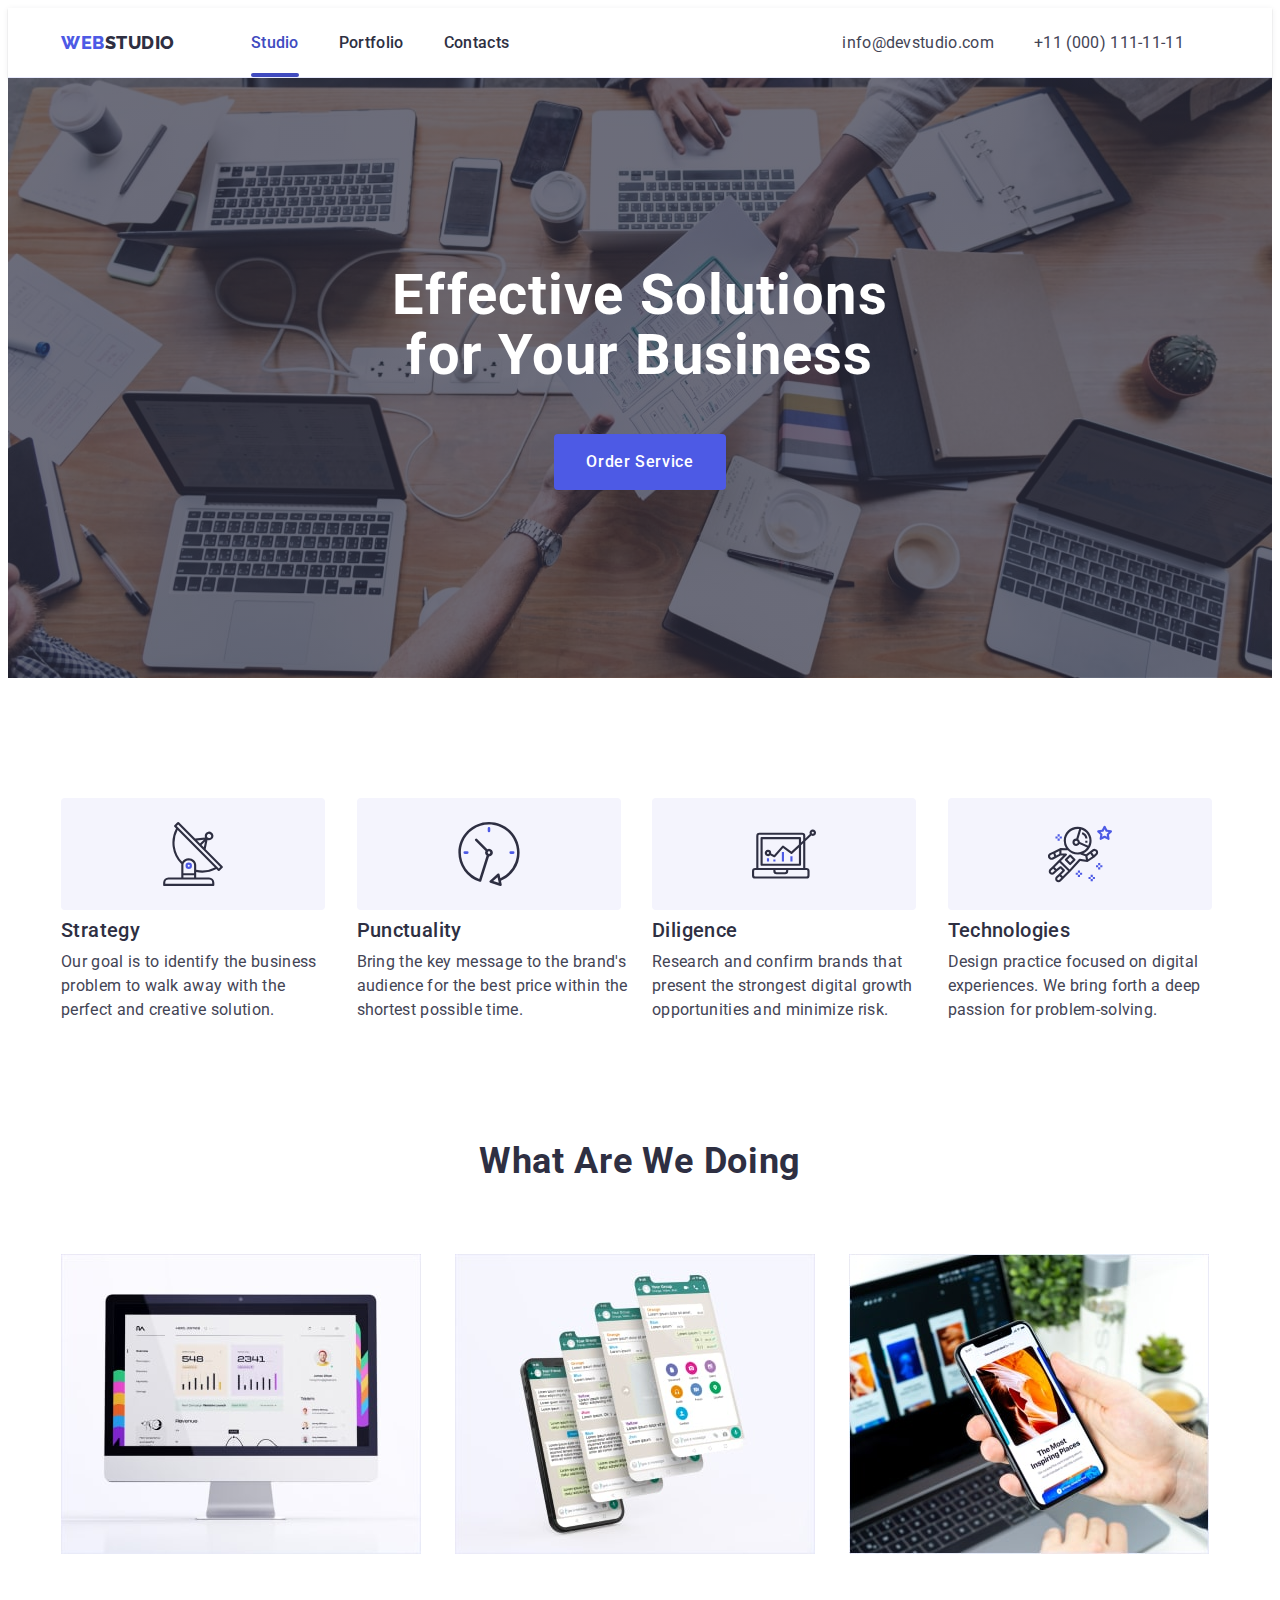
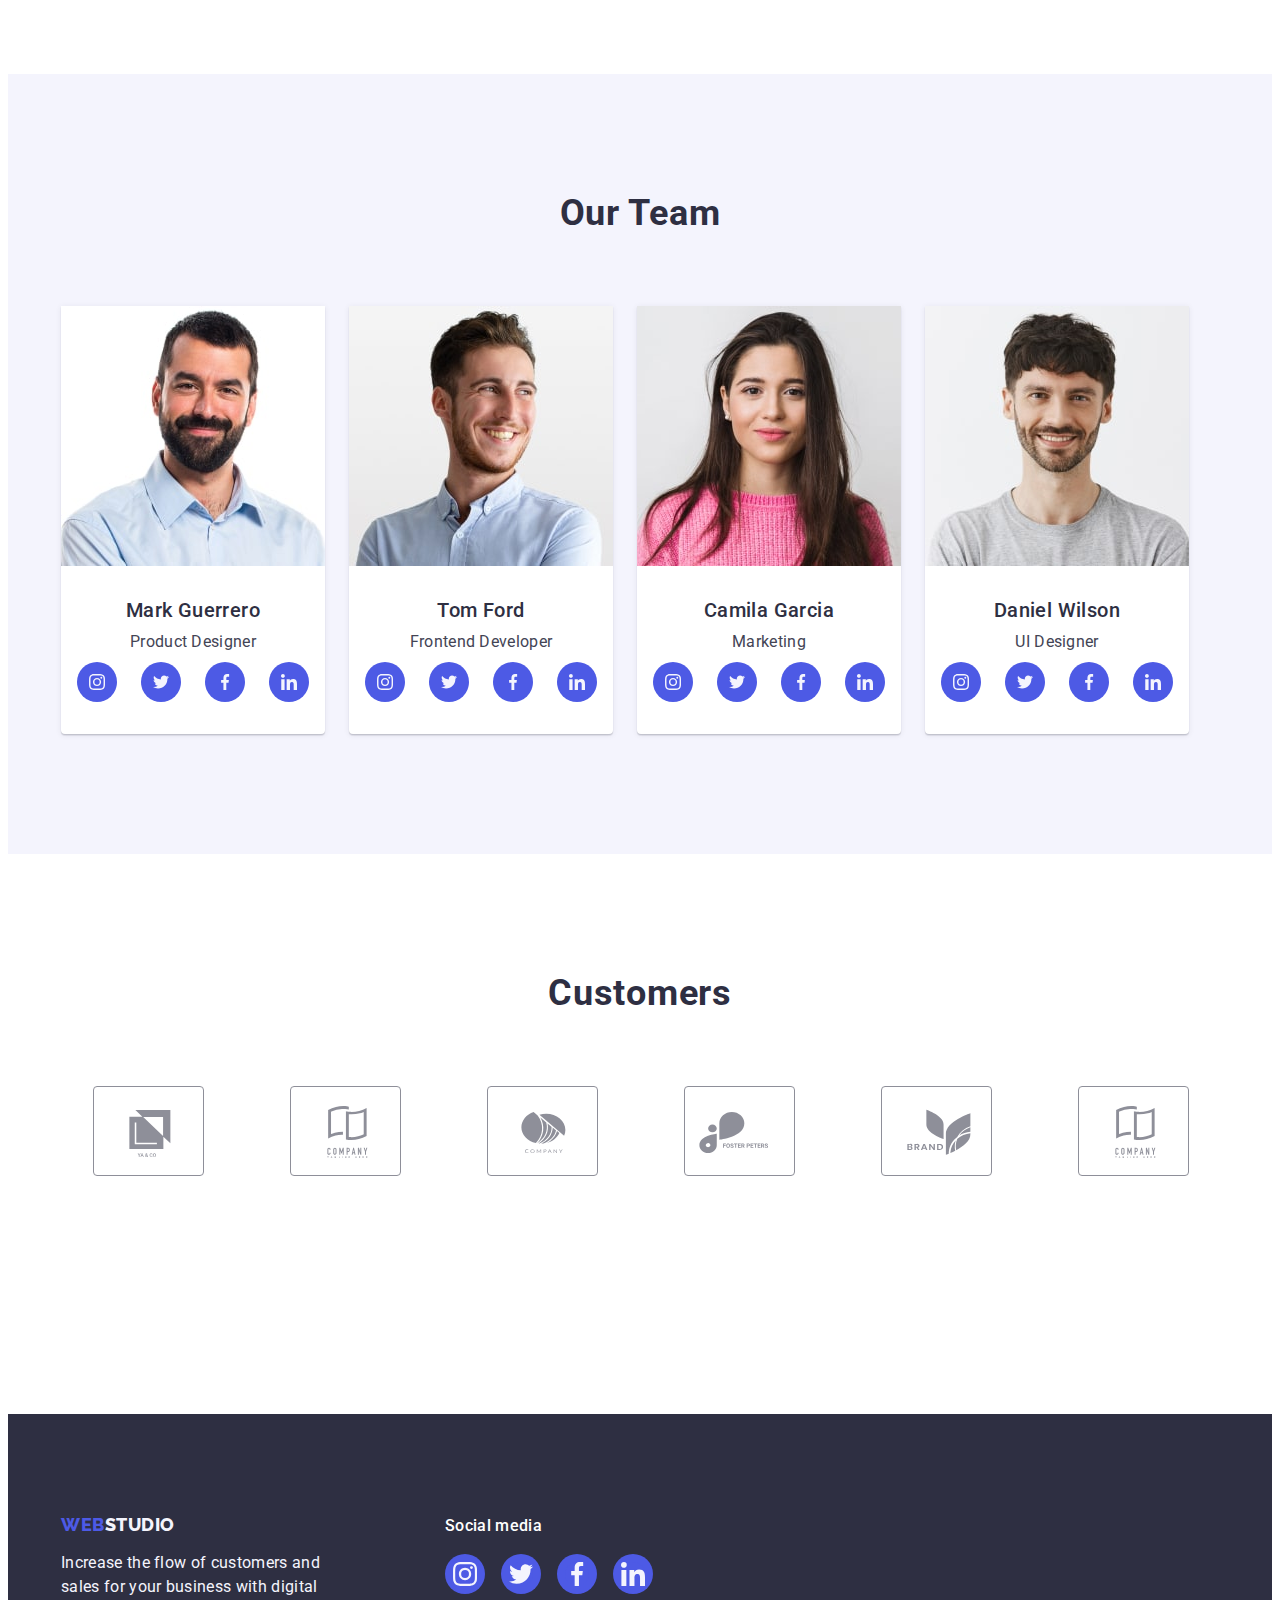
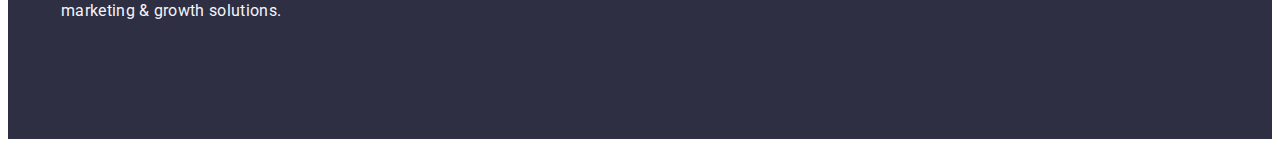
==== commit 19a71665: "footer" ====
--- a/index.html
+++ b/index.html
@@ -331,8 +331,8 @@
           </ul>
         </div>
       </section>
-      <section class="container">
-        <div class="cust">
+      <section class="cust">
+        <div class="container">
           <h2 class="cust-headline">Customers</h2>
           <ul class="cust-list">
             <li class="cust-list-item list">
@@ -383,7 +383,7 @@
     </main>
     <footer class="footer-back">
       <div class="container footer-flex">
-        <div>
+        <div class="logo-p">
           <a class="footer link" href="./index.html"
             >WEB<span class="footer-logo-studio">Studio</span>
           </a>
@@ -396,24 +396,32 @@
           <p class="footer-social">Social media</p>
           <ul class="footer-list">
             <li class="footer-item list">
-              <svg class="footer-item-svg" width="24" height="24">
-                <use href="./images/icons.svg#icon-instagram-2"></use>
-              </svg>
+              <a href="" class="footer-item-link">
+                <svg class="footer-item-svg" width="24" height="24">
+                  <use href="./images/icons.svg#icon-instagram-2"></use>
+                </svg>
+              </a>
             </li>
             <li class="footer-item list">
-              <svg class="footer-item-svg" width="24" height="24">
-                <use href="./images/icons.svg#icon-twitter-1"></use>
-              </svg>
+              <a href="" class="footer-item-link">
+                <svg class="footer-item-svg" width="24" height="24">
+                  <use href="./images/icons.svg#icon-twitter-1"></use>
+                </svg>
+              </a>
             </li>
             <li class="footer-item list">
-              <svg class="footer-item-svg" width="24" height="24">
-                <use href="./images/icons.svg#icon-facebook-1"></use>
-              </svg>
+              <a href="" class="footer-item-link">
+                <svg class="footer-item-svg" width="24" height="24">
+                  <use href="./images/icons.svg#icon-facebook-1"></use>
+                </svg>
+              </a>
             </li>
             <li class="footer-item list">
-              <svg class="footer-item-svg" width="24" height="24">
-                <use href="./images/icons.svg#icon-linkedin-1"></use>
-              </svg>
+              <a href="" class="footer-item-link">
+                <svg class="footer-item-svg" width="24" height="24">
+                  <use href="./images/icons.svg#icon-linkedin-1"></use>
+                </svg>
+              </a>
             </li>
           </ul>
         </div>
--- a/css/styles.css
+++ b/css/styles.css
@@ -382,9 +382,10 @@
     display: flex;
     align-items: center;
     justify-content: center;
-}
-
-..icon-link:hover,
+        transition: background-color 250ms cubic-bezier(0.4, 0, 0.2, 1);
+}
+
+.icon-link:hover,
 .icon-link:focus {
     background-color: #404bbf;
     background-color: #404bbf;
@@ -428,8 +429,6 @@
     border-radius: 4px;
     padding: 16px 32px;
     height: 88px;
-    transition: border-color 250ms cubic-bezier(0.4, 0, 0.2, 1),
-        color 250ms cubic-bezier(0.4, 0, 0.2, 1);
 }
 
 .cust-list-accent:hover,
@@ -447,7 +446,8 @@
     align-items: center;
     justify-content: center;
     color: #8e8f99;
-
+transition: border-color 250ms cubic-bezier(0.4, 0, 0.2, 1),
+        color 250ms cubic-bezier(0.4, 0, 0.2, 1);
 }
 
 .cust-list-svg {
@@ -491,16 +491,16 @@
 line-height: 1.5;
 letter-spacing: 0.02em;
 max-width: 264px;
-margin-right: 120px;
+margin-bottom: 16px;
 }
 
 .footer-flex {
     display: flex;
-}
-
-.footer-container {
     align-items: baseline;
-    margin-right: 120px
+}
+
+.logo-p {
+ margin-right: 120px
 }
 
 .footer-social {
@@ -523,12 +523,22 @@
 
 .footer-item {
     width: calc((100%-48) /4);
-    border-radius: 50%;
+        border-radius: 50%;
         background-color: #4D5AE5;
         padding: 8px;
             width: 100%;
                 height: 100%;
     transition: background-color 250ms cubic-bezier(0.4, 0, 0.2, 1);
+}
+
+.footer-item-link {
+    width: 100%:
+    heght: 100%;
+background-color: #4d5ae5;
+border-radius: 50%;
+display: flex;
+align-items: center;
+justify-content: center;
 }
 
 .footer-item:hover,
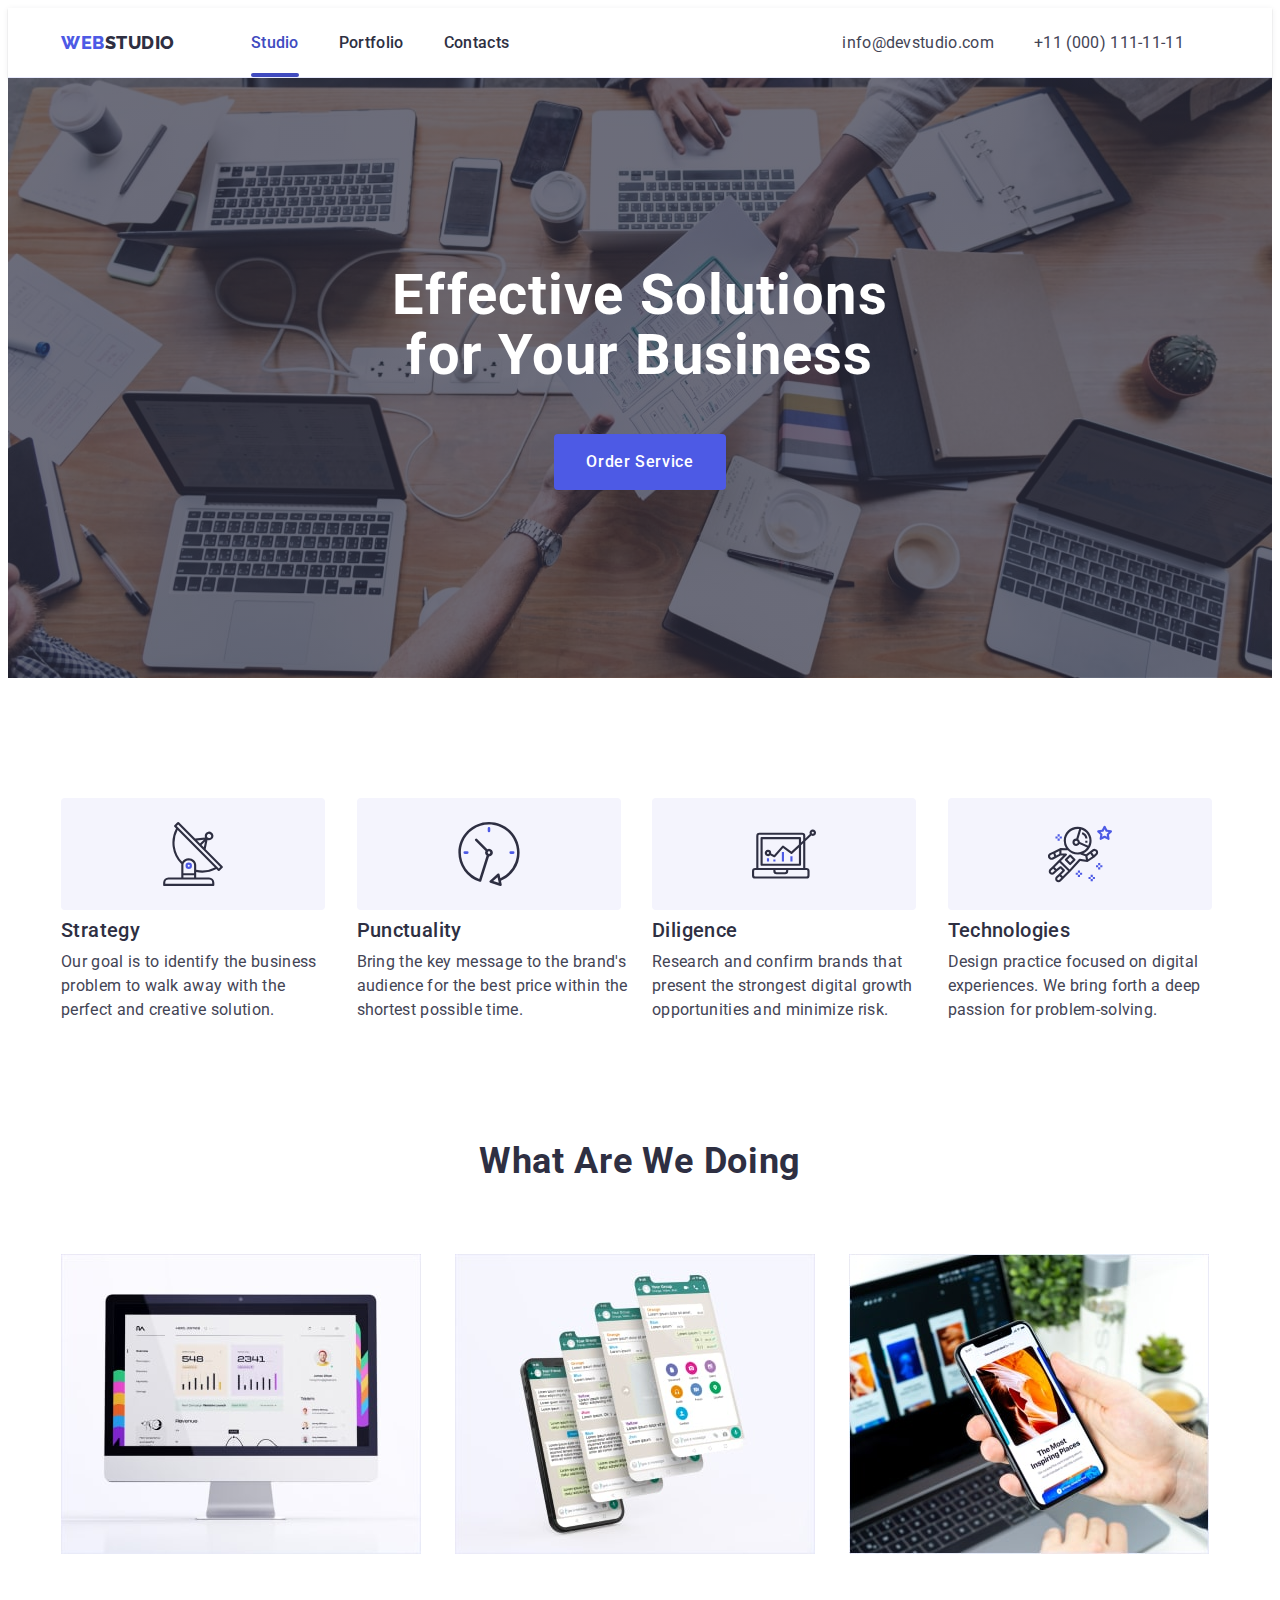
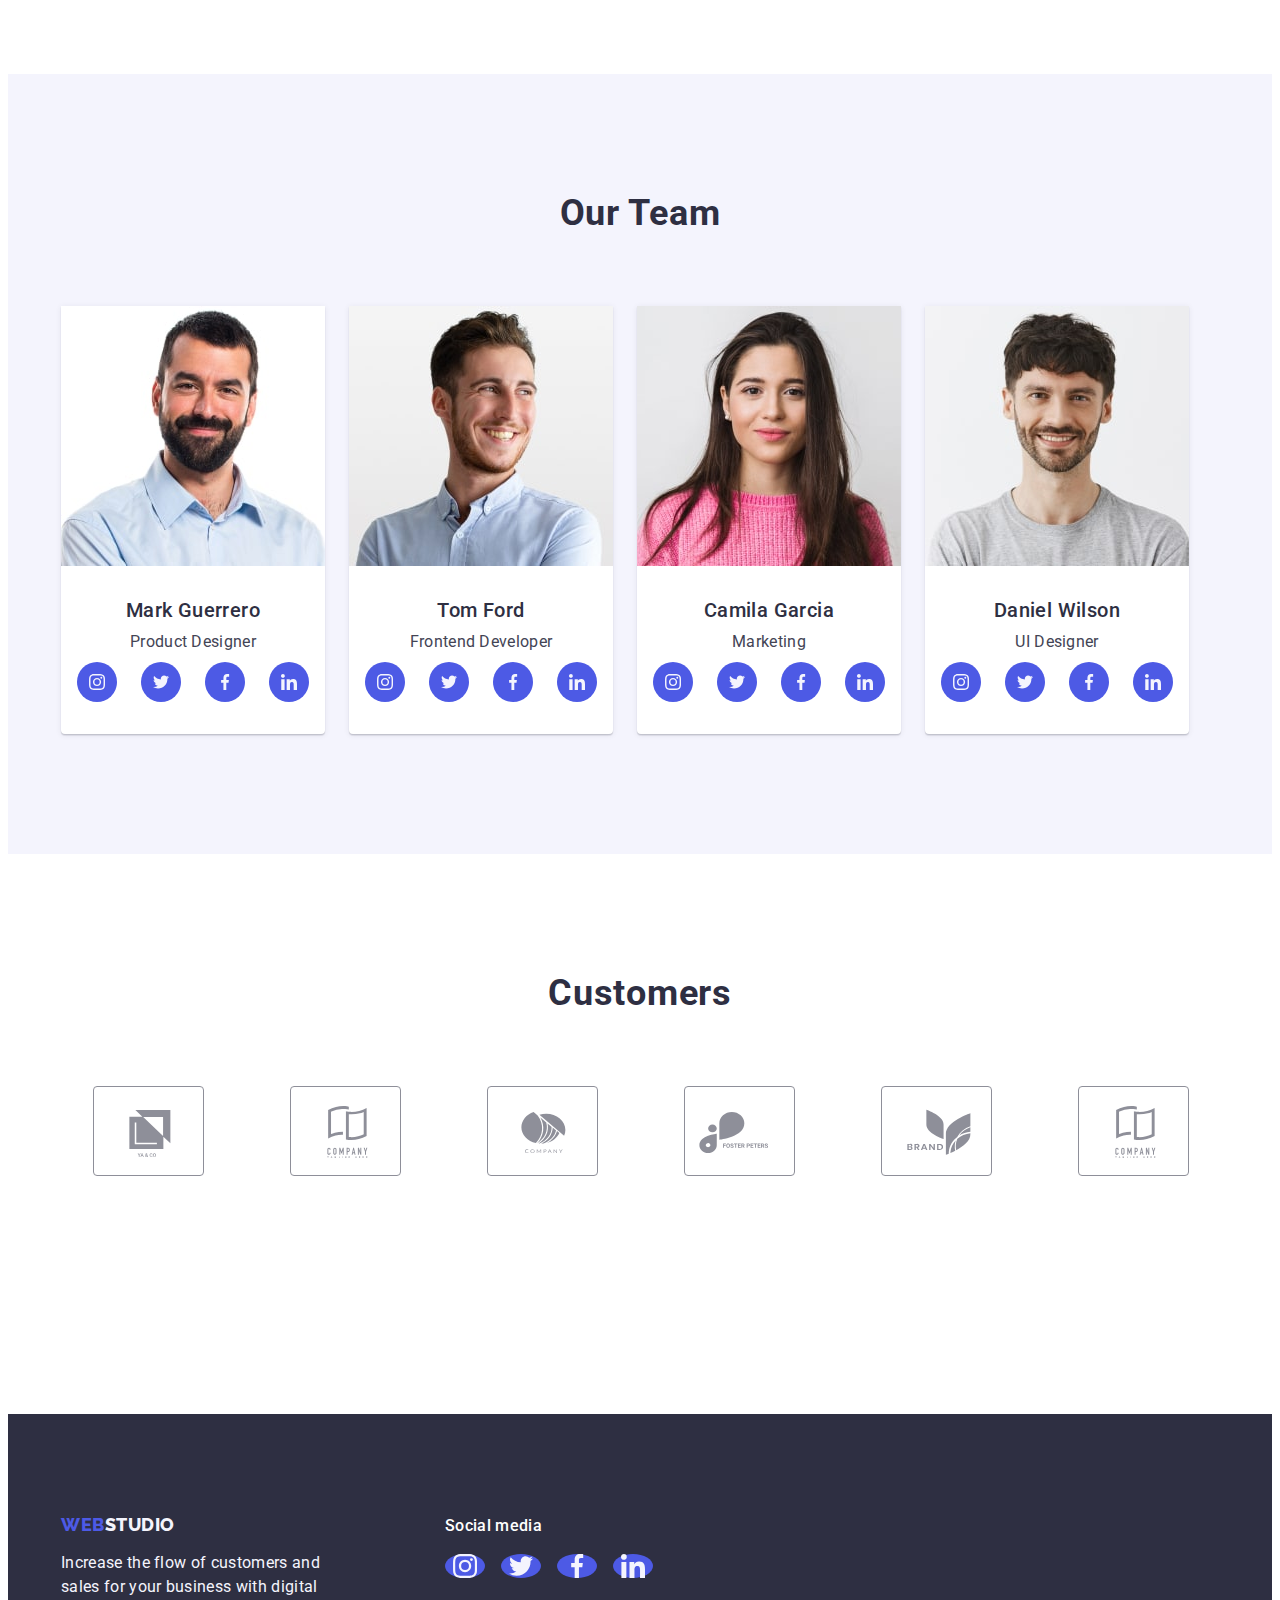
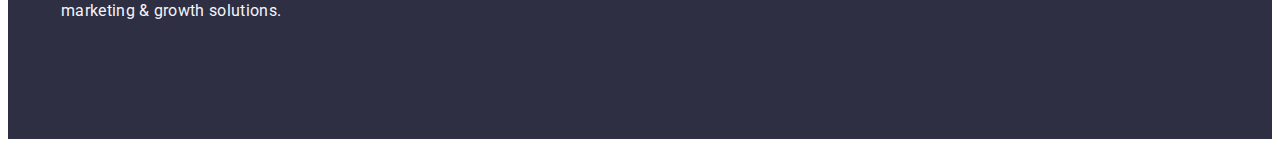
==== commit c81f13ab: "correct modal" ====
--- a/index.html
+++ b/index.html
@@ -430,7 +430,7 @@
     <div class="backdrop is-hidden" data-modal>
       <div class="modal">
         <button type="button" class="modal-button" data-modal-close>
-          <svg class="modal-svg" width="8px" height="8px">
+          <svg class="modal-svg" width="8" height="8">
             <use href="./images/icons.svg#icon-close-black"></use>
           </svg>
         </button>
--- a/css/styles.css
+++ b/css/styles.css
@@ -511,46 +511,39 @@
         font-weight: 500;
         line-height: 1.5;
         letter-spacing: 0.02em;
-        padding-bottom: 16px;
+        margin-bottom: 16px;
 }
 
 .footer-list {
     display:flex;
-    align-items: center;
-        justify-content: center;
+    justify-content: center;
     gap: 16px;
 }
 
 .footer-item {
-    width: calc((100%-48) /4);
-        border-radius: 50%;
-        background-color: #4D5AE5;
-        padding: 8px;
-            width: 100%;
-                height: 100%;
-    transition: background-color 250ms cubic-bezier(0.4, 0, 0.2, 1);
-}
+ width: 40px;
+ height: 40px;    
+    }
 
 .footer-item-link {
-    width: 100%:
-    heght: 100%;
+width: 100%: 
+height: 100%;
 background-color: #4d5ae5;
 border-radius: 50%;
 display: flex;
-align-items: center;
-justify-content: center;
-}
-
-.footer-item:hover,
-.footer-item:focus {
+    align-items: center;
+    justify-content: center;
+    transition: background-color 250ms cubic-bezier(0.4, 0, 0.2, 1);
+}
+
+.footer-item-link:hover,
+.footer-item-link:focus {
+background-color: #31d0aa;
 background-color: #31d0aa;
 }
 
 .footer-item-svg {
     fill: #F4F4FD;
-    display: flex;
-        align-items: center;
-        justify-content: center;
 }
 
 /**---------------PAGE 2------------------**/
@@ -713,9 +706,14 @@
     transition: background-color 250ms cubic-bezier(0.4, 0, 0.2, 1), border 250ms cubic-bezier(0.4, 0, 0.2, 1);
 }
 
+.modal-svg {
+transition: fill 250ms cubic-bezier(0.4, 0, 0.2, 1);
+}
+
 .modal-button:focus,
 .modal-button:hover {
-background-color: #404bbf;
+fill: #ffffff;
+fill: #ffffff;
 border: none;
 }
 
